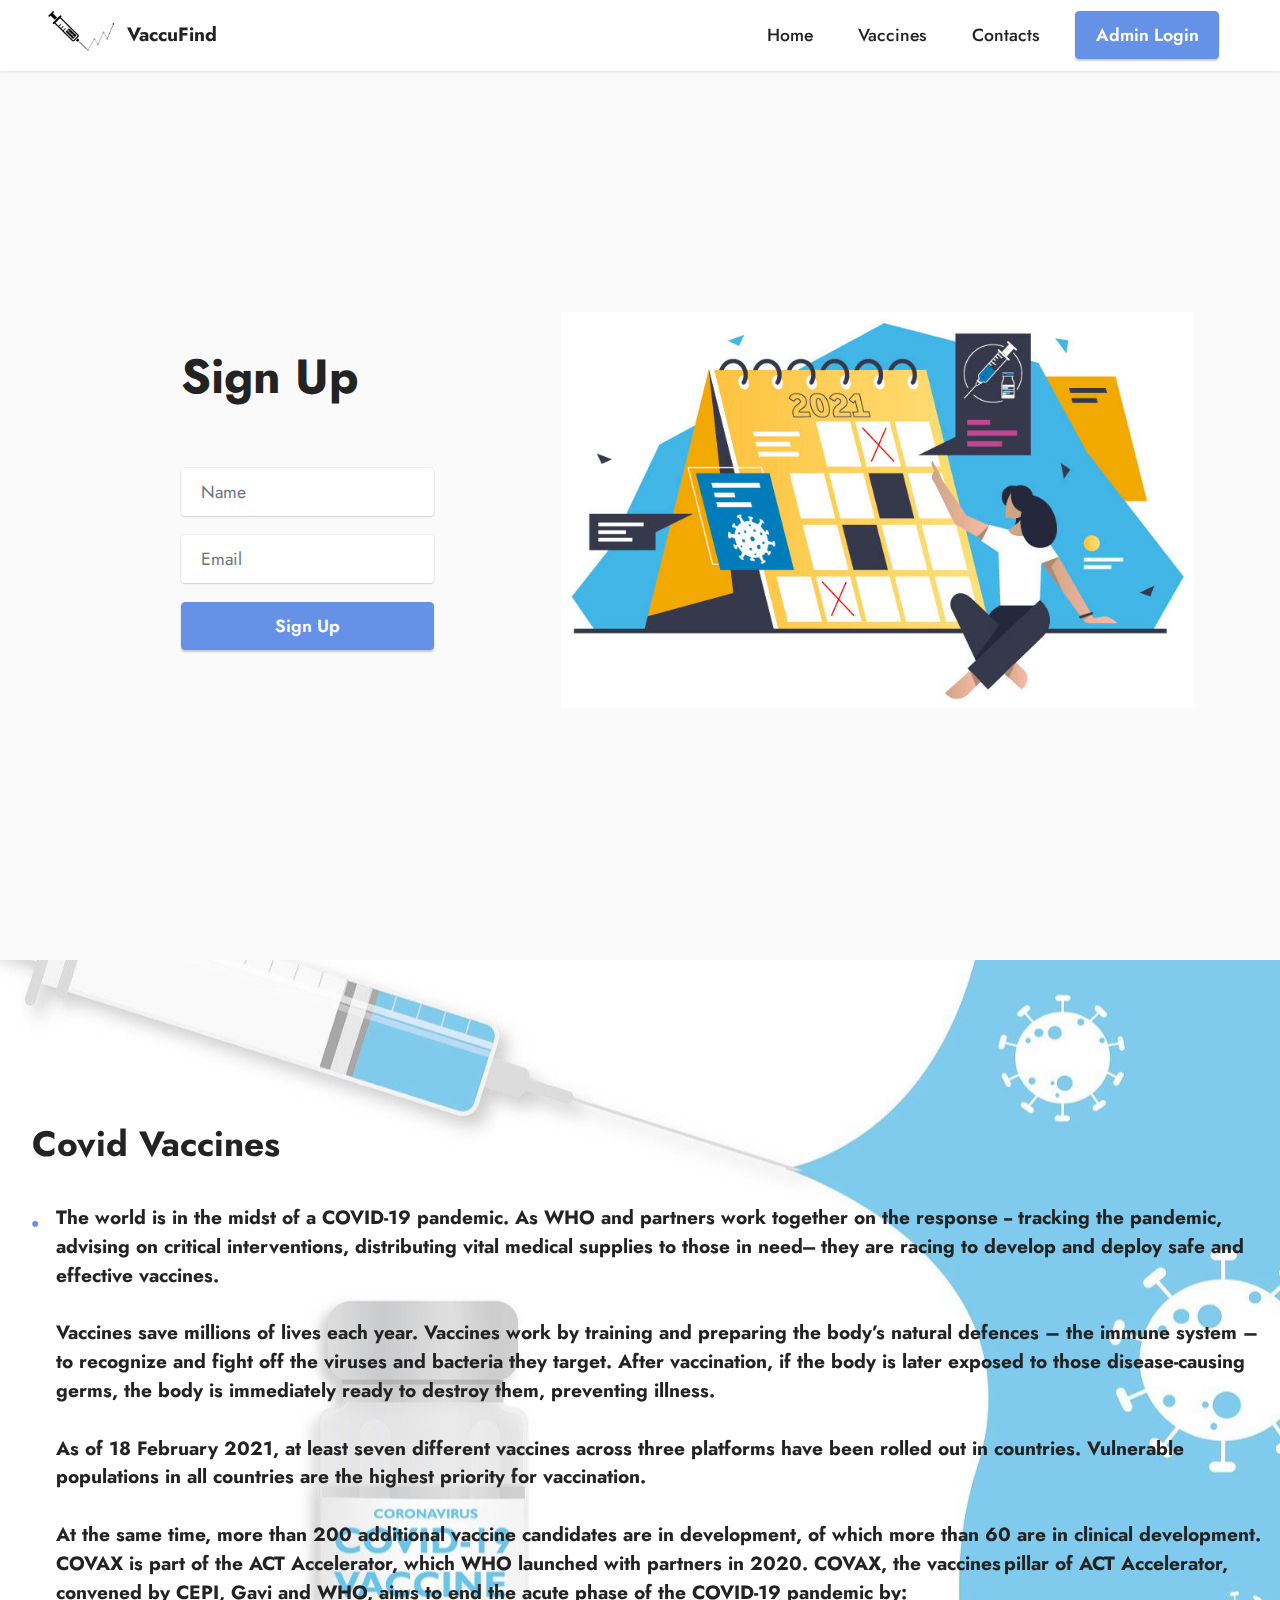
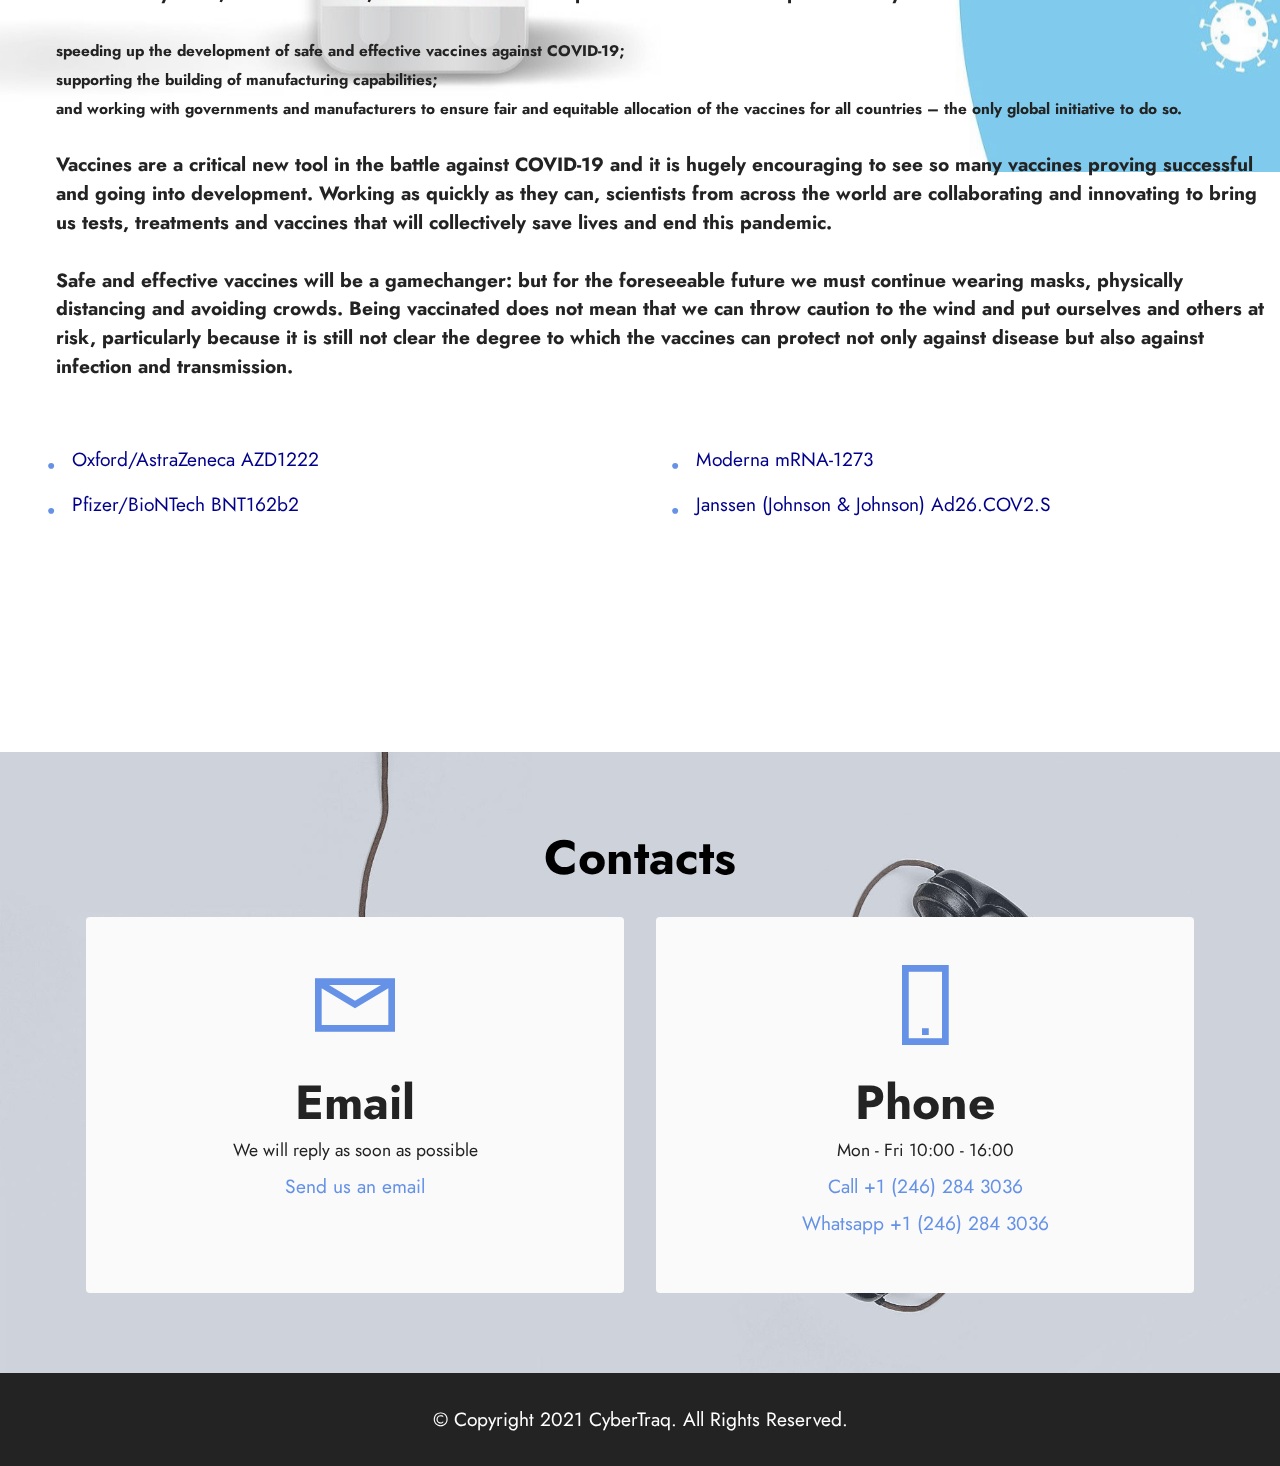
==== index.html @ 3ca0632e "Added website html elements and css (gui)" ====
<!DOCTYPE html>
<html>

<head>
    <!-- Site made with Mobirise Website Builder v5.3.0, https://mobirise.com -->
    <meta charset="UTF-8">
    <meta http-equiv="X-UA-Compatible" content="IE=edge">
    <meta name="generator" content="Mobirise v5.3.0, mobirise.com">
    <meta name="viewport" content="width=device-width, initial-scale=1, minimum-scale=1">
    <link rel="shortcut icon" href="assets/images/product-logo-black-128x93.png" type="image/x-icon">
    <meta name="description" content="">


    <title>CyberTraq</title>
    <link rel="stylesheet" href="assets/web/assets/mobirise-icons2/mobirise2.css">
    <link rel="stylesheet" href="assets/bootstrap/css/bootstrap.min.css">
    <link rel="stylesheet" href="assets/bootstrap/css/bootstrap-grid.min.css">
    <link rel="stylesheet" href="assets/bootstrap/css/bootstrap-reboot.min.css">

    <!--Holds CCS for
        nav-dropdown classes, class="navbar-nav nav-dropdown" 
    -->
    <link rel="stylesheet" href="assets/dropdown/css/style.css">

    <!--Holds CSS for
        body tag, - <body></body>
        section tags & classes, - <section></section>
        { mbr classes,
        align property, - class="mbr-text mbr-fonts-style align-center mb-4 display-7"
        mb classes, }
        a tags, - <a>
        header tags, - <h3></h3>
        span tags, - <span></span>
        hidden property, - hidden="hidden"
        menu classes, - class="menu menu2 cid-srkI4nsbXu"
        nav tags & classes, - <nav class="navbar navbar-dropdown navbar-fixed-top navbar-expand-lg">
        { row classes, 
        justify classes, - class="row justify-content-center mt-4"
        mt classes, } 
        { media class,
        container classes, - class="media-container-row align-center mbr-white" }
        input tags, - <input>
        form tags & classes, - class="col-lg-8 mx-auto mbr-form" data-form-type="formoid"
        alert tags & classes and - data-form-alert-danger="" class="alert alert-danger col-12"
        ul tags, <ul></ul> -->
    <link rel="stylesheet" href="assets/theme/css/style.css">

    <!--Holds CSS for 
        { display classes,
        btn classes and - class="btn btn-primary display-4"}
        cid classes - class="menu menu2 cid-srkI4nsbXu" -->
    <link rel="preload" as="style" href="assets/mobirise/css/mbr-additional.css">
    <link rel="stylesheet" href="assets/mobirise/css/mbr-additional.css" type="text/css">


</head>

<body>


    <section class="menu menu2 cid-srjBhQwI2y" once="menu" id="menu2-l">


        <nav class="navbar navbar-dropdown navbar-fixed-top navbar-expand-lg">
            <div class="container-fluid">
                <div class="navbar-brand">
                    <span class="navbar-logo">
                    <a href="#top">
                        <img src="assets/images/product-logo-black-96x70.png" alt="VaccuFind" style="height: 3rem;">
                    </a>
                </span>
                    <span class="navbar-caption-wrap"><a class="navbar-caption text-black text-primary display-7" href="#top">VaccuFind</a></span>
                </div>
                <button class="navbar-toggler" type="button" data-toggle="collapse" data-target="#navbarSupportedContent" aria-controls="navbarNavAltMarkup" aria-expanded="false" aria-label="Toggle navigation">
                <div class="hamburger">
                    <span></span>
                    <span></span>
                    <span></span>
                    <span></span>
                </div>
            </button>
                <div class="collapse navbar-collapse" id="navbarSupportedContent">
                    <ul class="navbar-nav nav-dropdown" data-app-modern-menu="true">
                        <li class="nav-item"><a class="nav-link link text-black text-primary display-4" href="index.html#form4-14">
                            Home</a></li>
                        <li class="nav-item"><a class="nav-link link text-black text-primary display-4" href="index.html#content13-w">
                            Vaccines</a></li>
                        <li class="nav-item"><a class="nav-link link text-black text-primary display-4" href="index.html#contacts1-u">
                            Contacts</a></li>
                    </ul>

                    <div class="navbar-buttons mbr-section-btn"><a class="btn btn-primary display-4" href="admin/admin_login.html">
                        Admin Login</a></div>
                </div>
            </div>
        </nav>
    </section>


    <section class="form4 cid-srkDSxp7ps mbr-fullscreen" id="form4-14">


        <div class="container">
            <div class="row content-wrapper justify-content-center">
                <div class="col-lg-3 offset-lg-1 mbr-form" data-form-type="formoid">
                    <form name="startApp" method="POST" class="mbr-form form-with-styler" data-form-title="Form Name">
                        <div class="dragArea row">
                            <div class="col-lg-12 col-md-12 col-sm-12">
                                <h1 class="mbr-section-title mb-4 display-2">
                                    <strong>Sign Up</strong></h1>
                            </div>
                            <div class="col-lg-12 col-md-12 col-sm-12">
                                <p class="mbr-text mbr-fonts-style mb-4 display-7"></p>
                            </div>
                            <div class="col-lg-12 col-md col-12 form-group" data-for="name">
                                <input type="text" name="name" placeholder="Name" data-form-field="name" class="form-control" value="" id="name-form4-14">
                            </div>
                            <div class="col-lg-12 col-md col-12 form-group" data-for="email">
                                <input type="email" name="email" placeholder="Email" data-form-field="email" class="form-control" value="" id="email-form4-14">
                            </div>
                            <div class="col-12 col-md-auto mbr-section-btn"><a class="btn btn-primary display-4" href="registration.html">Sign Up</a>
                                <!-- <button type="submit" class="btn btn-primary display-4" href="registration.html">Sign up</button> --></div>
                        </div>
                    </form>
                </div>
                <div class="col-lg-7 offset-lg-1 col-12">
                    <div class="image-wrapper">
                        <img class="w-100" src="assets/images/covid-19-vaccinekids-800x500.jpg" alt="Mobirise">
                    </div>
                </div>
            </div>
        </div>
    </section>


    <section class="content13 cid-srjPkCnRxZ mbr-parallax-background" id="content13-w">


        <div class="mbr-overlay" style="opacity: 0.4; background-color: rgb(255, 255, 255);"></div>
        <div class="container-fluid">
            <div class="row justify-content-center">
                <div class="col-md-12 col-lg-12">
                    <h3 class="mbr-section-title mbr-fonts-style mb-4 display-5">
                        <br><br><br>
                        <strong>Covid Vaccines</strong>

                    </h3>
                </div>
            </div>
            <div class="row justify-content-center">
                <div class="col-md-12 col-lg-12">
                    <div class="row justify-content-center">
                        <ul class="list mbr-fonts-style display-7">
                            <li>
                                <strong>
                                    The world is in the midst of a COVID-19 pandemic. As WHO and partners work together on the response -- tracking the pandemic, advising on critical interventions, distributing vital medical supplies to those in need--- they are racing to develop and deploy
                                    safe and effective vaccines.

                                    <br><br> Vaccines save millions of lives each year. Vaccines work by training and preparing the body’s natural defences – the immune system – to recognize and fight off the viruses and bacteria they target. After vaccination,
                                    if the body is later exposed to those disease-causing germs, the body is immediately ready to destroy them, preventing illness.

                                    <br><br> As of 18 February 2021, at least seven different vaccines across three platforms have been rolled out in countries. Vulnerable populations in all countries are the highest priority for vaccination.

                                    <br><br> At the same time, more than 200 additional vaccine candidates are in development, of which more than 60 are in clinical development. COVAX is part of the ACT Accelerator, which WHO launched with partners in 2020.
                                    COVAX, the vaccines pillar of ACT Accelerator, convened by CEPI, Gavi and WHO, aims to end the acute phase of the COVID-19 pandemic by:

                                    <br><br>

                                    <small>
                                        <strong>
                                            speeding up the development of safe and effective vaccines against COVID-19; 
                                            <br>supporting the building of manufacturing capabilities;
                                            <br>and working with governments and manufacturers to ensure fair and equitable allocation of the vaccines for all countries – the only global initiative to do so. 
                                        </strong>
                                </small>

                                <br><br> Vaccines are a critical new tool in the battle against COVID-19 and it is hugely encouraging to see so many vaccines proving successful and going into development. Working as quickly as they can, scientists from
                                across the world are collaborating and innovating to bring us tests, treatments and vaccines that will collectively save lives and end this pandemic.

                                <br><br> Safe and effective vaccines will be a gamechanger: but for the foreseeable future we must continue wearing masks, physically distancing and avoiding crowds. Being vaccinated does not mean that we can throw caution
                                to the wind and put ourselves and others at risk, particularly because it is still not clear the degree to which the vaccines can protect not only against disease but also against infection and transmission.
                                </strong>
                            </li>
                        </ul>
                    </div>
                </div>
            </div>
            <br><br>
            <div class="row justify-content-center">
                <div class="col-md-12 col-lg-12">
                    <div class="row justify-content-center">
                        <div class="col-12 col-lg-6">
                            <ul class="list mbr-fonts-style display-7">
                                <li><strong><a class="vac" href="https://covid-vaccine.canada.ca/info/regulatory-decision-summary-detailTwo.html?linkID=RDS00772" target="_blank">Oxford/AstraZeneca AZD1222</a></strong></li>
                                <li><strong><a class="vac" href="https://www.cdc.gov/coronavirus/2019-ncov/vaccines/different-vaccines/Pfizer-BioNTech.html" target="_blank">Pfizer/BioNTech BNT162b2</a></strong></li>
                                <br>
                            </ul>
                        </div>
                        <div class="col-12 col-lg-6">
                            <ul class="list mbr-fonts-style display-7">
                                <li><strong><a class="vac" href="https://www.cdc.gov/coronavirus/2019-ncov/vaccines/different-vaccines/Moderna.html" target="_blank">Moderna mRNA-1273</a></strong></li>
                                <li><strong><a class="vac" href="https://www.cdc.gov/coronavirus/2019-ncov/vaccines/different-vaccines/janssen.html" target="_blank">Janssen (Johnson & Johnson) Ad26.COV2.S</a></strong></li>
                                <br><br>
                            </ul>
                        </div>
                    </div>
                </div>
            </div>
        </div>
    </section>


    <section class="contacts1 cid-srjHqP4OXK" id="contacts1-u">


        <div class="mbr-overlay" style="opacity: 0.2; background-color: rgb(190, 211, 249);">
        </div>
        <div class="container">
            <div class="mbr-section-head">
                <h3 class="mbr-section-title mbr-fonts-style align-center mb-0 display-2">
                    <strong>Contacts</strong>
                </h3>
                <h4 class="mbr-section-subtitle mbr-fonts-style align-center mb-0 mt-2 display-5"></h4>
            </div>
            <div class="row justify-content-center mt-4">
                <div class="card col-12 col-lg-6">
                    <div class="card-wrapper">
                        <div class="card-box align-center">
                            <div class="image-wrapper">
                                <span class="mbr-iconfont mobi-mbri-letter mobi-mbri"></span>
                            </div>
                            <h4 class="card-title mbr-fonts-style mb-2 display-2">
                                <strong>Email</strong>
                            </h4>
                            <p class="mbr-text mbr-fonts-style mb-2 display-4">
                                We will reply as soon as possible</p>
                            <h5 class="link mbr-fonts-style display-7"><a href="mailto:romainecarter04@gmail.com" class="text-primary">Send us an
                                    email</a>
                            </h5>
                        </div>
                    </div>
                </div>
                <div class="card col-12 col-lg-6">
                    <div class="card-wrapper">
                        <div class="card-box align-center">
                            <div class="image-wrapper">
                                <span class="mbr-iconfont mobi-mbri-mobile-2 mobi-mbri"></span>
                            </div>
                            <h4 class="card-title mbr-fonts-style align-center mb-2 display-2">
                                <strong>Phone</strong>
                            </h4>
                            <p class="mbr-text mbr-fonts-style mb-2 display-4">
                                Mon - Fri 10:00 - 16:00</p>
                            <h5 class="link mbr-black mbr-fonts-style display-7">
                                <a href="tel:12462843036" class="text-primary">Call +1 (246) 284 3036</a>
                            </h5>
                            <h5 class="link mbr-black mbr-fonts-style display-7">
                                <a href="https://wa.me/12462843036" class="text-primary">Whatsapp +1 (246) 284 3036</a>
                            </h5>
                        </div>
                    </div>
                </div>
            </div>
        </div>
    </section>


    <section class="footer3 cid-s48P1Icc8J " once="footers " id="footer3-i ">


        <div class="container ">
            <div class="media-container-row align-center mbr-white ">
                <div class="row row-copirayt ">
                    <p class="mbr-text mb-0 mbr-fonts-style mbr-white align-center display-7 ">
                        © Copyright 2021 CyberTraq. All Rights Reserved.
                    </p>
                </div>
            </div>
        </div>
    </section>
    <section>
        <a href="https://mobirise.site/x "></a>
    </section>


    <script src="assets/web/assets/jquery/jquery.min.js "></script>
    <script src="assets/popper/popper.min.js "></script>
    <script src="assets/bootstrap/js/bootstrap.min.js "></script>
    <script src="assets/smoothscroll/smooth-scroll.js "></script>
    <script src="assets/parallax/jarallax.min.js "></script>
    <script src="assets/dropdown/js/nav-dropdown.js "></script>
    <script src="assets/dropdown/js/navbar-dropdown.js "></script>
    <script src="assets/touchswipe/jquery.touch-swipe.min.js "></script>
    <script src="assets/theme/js/script.js "></script>


</body>

</html>
---- assets/web/assets/mobirise-icons2/mobirise2.css ----
@font-face {
  font-family: 'Moririse2';
  font-display: swap;
  src:  url('mobirise2.eot?f2bix4');
  src:  url('mobirise2.eot?f2bix4#iefix') format('embedded-opentype'),
    url('mobirise2.ttf?f2bix4') format('truetype'),
    url('mobirise2.woff?f2bix4') format('woff'),
    url('mobirise2.svg?f2bix4#mobirise2') format('svg');
  font-weight: normal;
  font-style: normal;
}

[class^="mobi-"], [class*=" mobi-"] {
  /* use !important to prevent issues with browser extensions that change fonts */
  font-family: 'Moririse2' !important;
  speak: none;
  font-style: normal;
  font-weight: normal;
  font-variant: normal;
  text-transform: none;
  line-height: 1;

  /* Better Font Rendering =========== */
  -webkit-font-smoothing: antialiased;
  -moz-osx-font-smoothing: grayscale;
}

.mobi-mbri-add-submenu:before {
  content: "\e900";
}
.mobi-mbri-alert:before {
  content: "\e901";
}
.mobi-mbri-align-center:before {
  content: "\e902";
}
.mobi-mbri-align-justify:before {
  content: "\e903";
}
.mobi-mbri-align-left:before {
  content: "\e904";
}
.mobi-mbri-align-right:before {
  content: "\e905";
}
.mobi-mbri-android:before {
  content: "\e906";
}
.mobi-mbri-apple:before {
  content: "\e907";
}
.mobi-mbri-arrow-down:before {
  content: "\e908";
}
.mobi-mbri-arrow-next:before {
  content: "\e909";
}
.mobi-mbri-arrow-prev:before {
  content: "\e90a";
}
.mobi-mbri-arrow-up:before {
  content: "\e90b";
}
.mobi-mbri-bold:before {
  content: "\e90c";
}
.mobi-mbri-bookmark:before {
  content: "\e90d";
}
.mobi-mbri-bootstrap:before {
  content: "\e90e";
}
.mobi-mbri-briefcase:before {
  content: "\e90f";
}
.mobi-mbri-browse:before {
  content: "\e910";
}
.mobi-mbri-bulleted-list:before {
  content: "\e911";
}
.mobi-mbri-calendar:before {
  content: "\e912";
}
.mobi-mbri-camera:before {
  content: "\e913";
}
.mobi-mbri-cart-add:before {
  content: "\e914";
}
.mobi-mbri-cart-full:before {
  content: "\e915";
}
.mobi-mbri-cash:before {
  content: "\e916";
}
.mobi-mbri-change-style:before {
  content: "\e917";
}
.mobi-mbri-chat:before {
  content: "\e918";
}
.mobi-mbri-clock:before {
  content: "\e919";
}
.mobi-mbri-close:before {
  content: "\e91a";
}
.mobi-mbri-cloud:before {
  content: "\e91b";
}
.mobi-mbri-code:before {
  content: "\e91c";
}
.mobi-mbri-contact-form:before {
  content: "\e91d";
}
.mobi-mbri-credit-card:before {
  content: "\e91e";
}
.mobi-mbri-cursor-click:before {
  content: "\e91f";
}
.mobi-mbri-cust-feedback:before {
  content: "\e920";
}
.mobi-mbri-database:before {
  content: "\e921";
}
.mobi-mbri-delivery:before {
  content: "\e922";
}
.mobi-mbri-desktop:before {
  content: "\e923";
}
.mobi-mbri-devices:before {
  content: "\e924";
}
.mobi-mbri-down:before {
  content: "\e925";
}
.mobi-mbri-download-2:before {
  content: "\e926";
}
.mobi-mbri-download:before {
  content: "\e927";
}
.mobi-mbri-drag-n-drop-2:before {
  content: "\e928";
}
.mobi-mbri-drag-n-drop:before {
  content: "\e929";
}
.mobi-mbri-edit-2:before {
  content: "\e92a";
}
.mobi-mbri-edit:before {
  content: "\e92b";
}
.mobi-mbri-error:before {
  content: "\e92c";
}
.mobi-mbri-extension:before {
  content: "\e92d";
}
.mobi-mbri-features:before {
  content: "\e92e";
}
.mobi-mbri-file:before {
  content: "\e92f";
}
.mobi-mbri-flag:before {
  content: "\e930";
}
.mobi-mbri-folder:before {
  content: "\e931";
}
.mobi-mbri-gift:before {
  content: "\e932";
}
.mobi-mbri-github:before {
  content: "\e933";
}
.mobi-mbri-globe-2:before {
  content: "\e934";
}
.mobi-mbri-globe:before {
  content: "\e935";
}
.mobi-mbri-growing-chart:before {
  content: "\e936";
}
.mobi-mbri-hearth:before {
  content: "\e937";
}
.mobi-mbri-help:before {
  content: "\e938";
}
.mobi-mbri-home:before {
  content: "\e939";
}
.mobi-mbri-hot-cup:before {
  content: "\e93a";
}
.mobi-mbri-idea:before {
  content: "\e93b";
}
.mobi-mbri-image-gallery:before {
  content: "\e93c";
}
.mobi-mbri-image-slider:before {
  content: "\e93d";
}
.mobi-mbri-info:before {
  content: "\e93e";
}
.mobi-mbri-italic:before {
  content: "\e93f";
}
.mobi-mbri-key:before {
  content: "\e940";
}
.mobi-mbri-laptop:before {
  content: "\e941";
}
.mobi-mbri-layers:before {
  content: "\e942";
}
.mobi-mbri-left-right:before {
  content: "\e943";
}
.mobi-mbri-left:before {
  content: "\e944";
}
.mobi-mbri-letter:before {
  content: "\e945";
}
.mobi-mbri-like:before {
  content: "\e946";
}
.mobi-mbri-link:before {
  content: "\e947";
}
.mobi-mbri-lock:before {
  content: "\e948";
}
.mobi-mbri-login:before {
  content: "\e949";
}
.mobi-mbri-logout:before {
  content: "\e94a";
}
.mobi-mbri-magic-stick:before {
  content: "\e94b";
}
.mobi-mbri-map-pin:before {
  content: "\e94c";
}
.mobi-mbri-menu:before {
  content: "\e94d";
}
.mobi-mbri-mobile-2:before {
  content: "\e94e";
}
.mobi-mbri-mobile-horizontal:before {
  content: "\e94f";
}
.mobi-mbri-mobile:before {
  content: "\e950";
}
.mobi-mbri-mobirise:before {
  content: "\e951";
}
.mobi-mbri-more-horizontal:before {
  content: "\e952";
}
.mobi-mbri-more-vertical:before {
  content: "\e953";
}
.mobi-mbri-music:before {
  content: "\e954";
}
.mobi-mbri-new-file:before {
  content: "\e955";
}
.mobi-mbri-numbered-list:before {
  content: "\e956";
}
.mobi-mbri-opened-folder:before {
  content: "\e957";
}
.mobi-mbri-pages:before {
  content: "\e958";
}
.mobi-mbri-paper-plane:before {
  content: "\e959";
}
.mobi-mbri-paperclip:before {
  content: "\e95a";
}
.mobi-mbri-phone:before {
  content: "\e95b";
}
.mobi-mbri-photo:before {
  content: "\e95c";
}
.mobi-mbri-photos:before {
  content: "\e95d";
}
.mobi-mbri-pin:before {
  content: "\e95e";
}
.mobi-mbri-play:before {
  content: "\e95f";
}
.mobi-mbri-plus:before {
  content: "\e960";
}
.mobi-mbri-preview:before {
  content: "\e961";
}
.mobi-mbri-print:before {
  content: "\e962";
}
.mobi-mbri-protect:before {
  content: "\e963";
}
.mobi-mbri-question:before {
  content: "\e964";
}
.mobi-mbri-quote-left:before {
  content: "\e965";
}
.mobi-mbri-quote-right:before {
  content: "\e966";
}
.mobi-mbri-redo:before {
  content: "\e967";
}
.mobi-mbri-refresh:before {
  content: "\e968";
}
.mobi-mbri-responsive-2:before {
  content: "\e969";
}
.mobi-mbri-responsive:before {
  content: "\e96a";
}
.mobi-mbri-right:before {
  content: "\e96b";
}
.mobi-mbri-rocket:before {
  content: "\e96c";
}
.mobi-mbri-sad-face:before {
  content: "\e96d";
}
.mobi-mbri-sale:before {
  content: "\e96e";
}
.mobi-mbri-save:before {
  content: "\e96f";
}
.mobi-mbri-search:before {
  content: "\e970";
}
.mobi-mbri-setting-2:before {
  content: "\e971";
}
.mobi-mbri-setting-3:before {
  content: "\e972";
}
.mobi-mbri-setting:before {
  content: "\e973";
}
.mobi-mbri-share:before {
  content: "\e974";
}
.mobi-mbri-shopping-bag:before {
  content: "\e975";
}
.mobi-mbri-shopping-basket:before {
  content: "\e976";
}
.mobi-mbri-shopping-cart:before {
  content: "\e977";
}
.mobi-mbri-sites:before {
  content: "\e978";
}
.mobi-mbri-smile-face:before {
  content: "\e979";
}
.mobi-mbri-speed:before {
  content: "\e97a";
}
.mobi-mbri-star:before {
  content: "\e97b";
}
.mobi-mbri-success:before {
  content: "\e97c";
}
.mobi-mbri-sun:before {
  content: "\e97d";
}
.mobi-mbri-sun2:before {
  content: "\e97e";
}
.mobi-mbri-tablet-vertical:before {
  content: "\e97f";
}
.mobi-mbri-tablet:before {
  content: "\e980";
}
.mobi-mbri-target:before {
  content: "\e981";
}
.mobi-mbri-timer:before {
  content: "\e982";
}
.mobi-mbri-to-ftp:before {
  content: "\e983";
}
.mobi-mbri-to-local-drive:before {
  content: "\e984";
}
.mobi-mbri-touch-swipe:before {
  content: "\e985";
}
.mobi-mbri-touch:before {
  content: "\e986";
}
.mobi-mbri-trash:before {
  content: "\e987";
}
.mobi-mbri-underline:before {
  content: "\e988";
}
.mobi-mbri-undo:before {
  content: "\e989";
}
.mobi-mbri-unlink:before {
  content: "\e98a";
}
.mobi-mbri-unlock:before {
  content: "\e98b";
}
.mobi-mbri-up-down:before {
  content: "\e98c";
}
.mobi-mbri-up:before {
  content: "\e98d";
}
.mobi-mbri-update:before {
  content: "\e98e";
}
.mobi-mbri-upload-2:before {
  content: "\e98f";
}
.mobi-mbri-upload:before {
  content: "\e990";
}
.mobi-mbri-user-2:before {
  content: "\e991";
}
.mobi-mbri-user:before {
  content: "\e992";
}
.mobi-mbri-users:before {
  content: "\e993";
}
.mobi-mbri-video-play:before {
  content: "\e994";
}
.mobi-mbri-video:before {
  content: "\e995";
}
.mobi-mbri-watch:before {
  content: "\e996";
}
.mobi-mbri-website-theme-2:before {
  content: "\e997";
}
.mobi-mbri-website-theme:before {
  content: "\e998";
}
.mobi-mbri-wifi:before {
  content: "\e999";
}
.mobi-mbri-windows:before {
  content: "\e99a";
}
.mobi-mbri-zoom-in:before {
  content: "\e99b";
}
.mobi-mbri-zoom-out:before {
  content: "\e99c";
}
---- assets/dropdown/css/style.css ----
.navbar-dropdown {
  left: 0;
  padding: 0;
  position: absolute;
  right: 0;
  top: 0;
  transition: all 0.45s ease;
  z-index: 1030;
  background: #282828; }
  .navbar-dropdown .navbar-logo {
    margin-right: 0.8rem;
    transition: margin 0.3s ease-in-out;
    vertical-align: middle; }
    .navbar-dropdown .navbar-logo img {
      height: 3.125rem;
      transition: all 0.3s ease-in-out; }
    .navbar-dropdown .navbar-logo.mbr-iconfont {
      font-size: 3.125rem;
      line-height: 3.125rem; }
  .navbar-dropdown .navbar-caption {
    font-weight: 700;
    white-space: normal;
    vertical-align: -4px;
    line-height: 3.125rem !important; }
    .navbar-dropdown .navbar-caption, .navbar-dropdown .navbar-caption:hover {
      color: inherit;
      text-decoration: none; }
  .navbar-dropdown .mbr-iconfont + .navbar-caption {
    vertical-align: -1px; }
  .navbar-dropdown.navbar-fixed-top {
    position: fixed; }
  .navbar-dropdown .navbar-brand span {
    vertical-align: -4px; }
  .navbar-dropdown.bg-color.transparent {
    background: none; }
  .navbar-dropdown.navbar-short .navbar-brand {
    padding: 0.625rem 0; }
    .navbar-dropdown.navbar-short .navbar-brand span {
      vertical-align: -1px; }
  .navbar-dropdown.navbar-short .navbar-caption {
    line-height: 2.375rem !important;
    vertical-align: -2px; }
  .navbar-dropdown.navbar-short .navbar-logo {
    margin-right: 0.5rem; }
    .navbar-dropdown.navbar-short .navbar-logo img {
      height: 2.375rem; }
    .navbar-dropdown.navbar-short .navbar-logo.mbr-iconfont {
      font-size: 2.375rem;
      line-height: 2.375rem; }
  .navbar-dropdown.navbar-short .mbr-table-cell {
    height: 3.625rem; }
  .navbar-dropdown .navbar-close {
    left: 0.6875rem;
    position: fixed;
    top: 0.75rem;
    z-index: 1000; }
  .navbar-dropdown .hamburger-icon {
    content: "";
    display: inline-block;
    vertical-align: middle;
    width: 16px;
    -webkit-box-shadow: 0 -6px 0 1px #282828,0 0 0 1px #282828,0 6px 0 1px #282828;
    -moz-box-shadow: 0 -6px 0 1px #282828,0 0 0 1px #282828,0 6px 0 1px #282828;
    box-shadow: 0 -6px 0 1px #282828,0 0 0 1px #282828,0 6px 0 1px #282828; }

.dropdown-menu .dropdown-toggle[data-toggle="dropdown-submenu"]::after {
  border-bottom: 0.35em solid transparent;
  border-left: 0.35em solid;
  border-right: 0;
  border-top: 0.35em solid transparent;
  margin-left: 0.3rem; }

.dropdown-menu .dropdown-item:focus {
  outline: 0; }

.nav-dropdown {
  font-size: 0.75rem;
  font-weight: 500;
  height: auto !important; }
  .nav-dropdown .nav-btn {
    padding-left: 1rem; }
  .nav-dropdown .link {
    margin: .667em 1.667em;
    font-weight: 500;
    padding: 0;
    transition: color .2s ease-in-out; }
    .nav-dropdown .link.dropdown-toggle {
      margin-right: 2.583em; }
      .nav-dropdown .link.dropdown-toggle::after {
        margin-left: .25rem;
        border-top: 0.35em solid;
        border-right: 0.35em solid transparent;
        border-left: 0.35em solid transparent;
        border-bottom: 0; }
      .nav-dropdown .link.dropdown-toggle[aria-expanded="true"] {
        margin: 0;
        padding: 0.667em 3.263em  0.667em 1.667em; }
  .nav-dropdown .link::after,
  .nav-dropdown .dropdown-item::after {
    color: inherit; }
  .nav-dropdown .btn {
    font-size: 0.75rem;
    font-weight: 700;
    letter-spacing: 0;
    margin-bottom: 0;
    padding-left: 1.25rem;
    padding-right: 1.25rem; }
  .nav-dropdown .dropdown-menu {
    border-radius: 0;
    border: 0;
    left: 0;
    margin: 0;
    padding-bottom: 1.25rem;
    padding-top: 1.25rem;
    position: relative; }
  .nav-dropdown .dropdown-submenu {
    margin-left: 0.125rem;
    top: 0; }
  .nav-dropdown .dropdown-item {
    font-weight: 500;
    line-height: 2;
    padding: 0.3846em 4.615em 0.3846em 1.5385em;
    position: relative;
    transition: color .2s ease-in-out, background-color .2s ease-in-out; }
    .nav-dropdown .dropdown-item::after {
      margin-top: -0.3077em;
      position: absolute;
      right: 1.1538em;
      top: 50%; }
    .nav-dropdown .dropdown-item:focus, .nav-dropdown .dropdown-item:hover {
      background: none; }

@media (max-width: 767px) {
  .nav-dropdown.navbar-toggleable-sm {
    bottom: 0;
    display: none;
    left: 0;
    overflow-x: hidden;
    position: fixed;
    top: 0;
    transform: translateX(-100%);
    -ms-transform: translateX(-100%);
    -webkit-transform: translateX(-100%);
    width: 18.75rem;
    z-index: 999; } }
.nav-dropdown.navbar-toggleable-xl {
  bottom: 0;
  display: none;
  left: 0;
  overflow-x: hidden;
  position: fixed;
  top: 0;
  transform: translateX(-100%);
  -ms-transform: translateX(-100%);
  -webkit-transform: translateX(-100%);
  width: 18.75rem;
  z-index: 999; }

.nav-dropdown-sm {
  display: block !important;
  overflow-x: hidden;
  overflow: auto;
  padding-top: 3.875rem; }
  .nav-dropdown-sm::after {
    content: "";
    display: block;
    height: 3rem;
    width: 100%; }
  .nav-dropdown-sm.collapse.in ~ .navbar-close {
    display: block !important; }
  .nav-dropdown-sm.collapsing, .nav-dropdown-sm.collapse.in {
    transform: translateX(0);
    -ms-transform: translateX(0);
    -webkit-transform: translateX(0);
    transition: all 0.25s ease-out;
    -webkit-transition: all 0.25s ease-out;
    background: #282828; }
  .nav-dropdown-sm.collapsing[aria-expanded="false"] {
    transform: translateX(-100%);
    -ms-transform: translateX(-100%);
    -webkit-transform: translateX(-100%); }
  .nav-dropdown-sm .nav-item {
    display: block;
    margin-left: 0 !important;
    padding-left: 0; }
  .nav-dropdown-sm .link,
  .nav-dropdown-sm .dropdown-item {
    border-top: 1px dotted rgba(255, 255, 255, 0.1);
    font-size: 0.8125rem;
    line-height: 1.6;
    margin: 0 !important;
    padding: 0.875rem 2.4rem 0.875rem 1.5625rem !important;
    position: relative;
    white-space: normal; }
    .nav-dropdown-sm .link:focus, .nav-dropdown-sm .link:hover,
    .nav-dropdown-sm .dropdown-item:focus,
    .nav-dropdown-sm .dropdown-item:hover {
      background: rgba(0, 0, 0, 0.2) !important;
      color: #c0a375; }
  .nav-dropdown-sm .nav-btn {
    position: relative;
    padding: 1.5625rem 1.5625rem 0 1.5625rem; }
    .nav-dropdown-sm .nav-btn::before {
      border-top: 1px dotted rgba(255, 255, 255, 0.1);
      content: "";
      left: 0;
      position: absolute;
      top: 0;
      width: 100%; }
    .nav-dropdown-sm .nav-btn + .nav-btn {
      padding-top: 0.625rem; }
      .nav-dropdown-sm .nav-btn + .nav-btn::before {
        display: none; }
  .nav-dropdown-sm .btn {
    padding: 0.625rem 0; }
  .nav-dropdown-sm .dropdown-toggle[data-toggle="dropdown-submenu"]::after {
    margin-left: .25rem;
    border-top: 0.35em solid;
    border-right: 0.35em solid transparent;
    border-left: 0.35em solid transparent;
    border-bottom: 0; }
  .nav-dropdown-sm .dropdown-toggle[data-toggle="dropdown-submenu"][aria-expanded="true"]::after {
    border-top: 0;
    border-right: 0.35em solid transparent;
    border-left: 0.35em solid transparent;
    border-bottom: 0.35em solid; }
  .nav-dropdown-sm .dropdown-menu {
    margin: 0;
    padding: 0;
    position: relative;
    top: 0;
    left: 0;
    width: 100%;
    border: 0;
    float: none;
    border-radius: 0;
    background: none; }
  .nav-dropdown-sm .dropdown-submenu {
    left: 100%;
    margin-left: 0.125rem;
    margin-top: -1.25rem;
    top: 0; }

.navbar-toggleable-sm .nav-dropdown .dropdown-menu {
  position: absolute; }

.navbar-toggleable-sm .nav-dropdown .dropdown-submenu {
  left: 100%;
  margin-left: 0.125rem;
  margin-top: -1.25rem;
  top: 0; }

.navbar-toggleable-sm.opened .nav-dropdown .dropdown-menu {
  position: relative; }

.navbar-toggleable-sm.opened .nav-dropdown .dropdown-submenu {
  left: 0;
  margin-left: 00rem;
  margin-top: 0rem;
  top: 0; }

.is-builder .nav-dropdown.collapsing {
  transition: none !important; }

/*# sourceMappingURL=style.css.map */
---- assets/theme/css/style.css ----
@charset "UTF-8";
* {
    box-sizing: border-box;
}

section {
    background-color: #ffffff;
}

body {
    font-style: normal;
    line-height: 1.5;
    font-weight: 400;
    color: #232323;
    position: relative;
}

section,
.container,
.container-fluid {
    position: relative;
    word-wrap: break-word;
}

a.mbr-iconfont:hover {
    text-decoration: none;
}

.article .lead p,
.article .lead ul,
.article .lead ol,
.article .lead pre,
.article .lead blockquote {
    margin-bottom: 0;
}

a {
    font-style: normal;
    font-weight: 400;
    cursor: pointer;
}

a,
a:hover {
    text-decoration: none;
}

a.vac {
    color: #00008B;
    font-style: normal;
    font-weight: 400;
    cursor: pointer;
}

a.vac:hover {
    color: #00008B;
    text-decoration: underline;
}

.mbr-section-title {
    font-style: normal;
    line-height: 1.3;
}

.mbr-section-subtitle {
    line-height: 1.3;
}

.mbr-text {
    font-style: normal;
    line-height: 1.7;
}

h1,
h2,
h3,
h4,
h5,
h6,
.display-1,
.display-2,
.display-4,
.display-5,
.display-7,
span,
p,
a {
    line-height: 1;
    word-break: break-word;
    word-wrap: break-word;
    font-weight: 400;
}

b,
strong {
    font-weight: bold;
}

input:-webkit-autofill,
input:-webkit-autofill:hover,
input:-webkit-autofill:focus,
input:-webkit-autofill:active {
    transition-delay: 9999s;
    -webkit-transition-property: background-color, color;
    transition-property: background-color, color;
}

textarea[type=hidden] {
    display: none;
}

section {
    background-position: 50% 50%;
    background-repeat: no-repeat;
    background-size: cover;
}

section .mbr-background-video,
section .mbr-background-video-preview {
    position: absolute;
    bottom: 0;
    left: 0;
    right: 0;
    top: 0;
}

.hidden {
    visibility: hidden;
}

.mbr-z-index20 {
    z-index: 20;
}


/*! Base colors */

.mbr-white {
    color: #ffffff;
}

.mbr-black {
    color: #111111;
}

.mbr-bg-white {
    background-color: #ffffff;
}

.mbr-bg-black {
    background-color: #000000;
}


/*! Text-aligns */

.align-left {
    text-align: left;
}

.align-center {
    text-align: center;
}

.align-right {
    text-align: right;
}


/*! Font-weight  */

.mbr-light {
    font-weight: 300;
}

.mbr-regular {
    font-weight: 400;
}

.mbr-semibold {
    font-weight: 500;
}

.mbr-bold {
    font-weight: 700;
}


/*! Media  */

.media-content {
    flex-basis: 100%;
}

.media-container-row {
    display: flex;
    flex-direction: row;
    flex-wrap: wrap;
    justify-content: center;
    align-content: center;
    align-items: start;
}

.media-container-row .media-size-item {
    width: 400px;
}

.media-container-column {
    display: flex;
    flex-direction: column;
    flex-wrap: wrap;
    justify-content: center;
    align-content: center;
    align-items: stretch;
}

.media-container-column>* {
    width: 100%;
}

@media (min-width: 992px) {
    .media-container-row {
        flex-wrap: nowrap;
    }
}

figure {
    margin-bottom: 0;
    overflow: hidden;
}

figure[mbr-media-size] {
    transition: width 0.1s;
}

img,
iframe {
    display: block;
    width: 100%;
}

.card {
    background-color: transparent;
    border: none;
}

.card-box {
    width: 100%;
}

.card-img {
    text-align: center;
    flex-shrink: 0;
    -webkit-flex-shrink: 0;
}

.media {
    max-width: 100%;
    margin: 0 auto;
}

.mbr-figure {
    align-self: center;
}

.media-container>div {
    max-width: 100%;
}

.mbr-figure img,
.card-img img {
    width: 100%;
}

@media (max-width: 991px) {
    .media-size-item {
        width: auto !important;
    }
    .media {
        width: auto;
    }
    .mbr-figure {
        width: 100% !important;
    }
}


/*! Buttons */

.mbr-section-btn {
    margin-left: -0.6rem;
    margin-right: -0.6rem;
    font-size: 0;
}

.btn {
    font-weight: 600;
    border-width: 1px;
    font-style: normal;
    margin: 0.6rem 0.6rem;
    white-space: normal;
    transition: all 0.2s ease-in-out;
    display: inline-flex;
    align-items: center;
    justify-content: center;
    word-break: break-word;
}

.admin_btn {
    text-align: center;
}

.btn-sm {
    font-weight: 600;
    letter-spacing: 0px;
    transition: all 0.3s ease-in-out;
}

.btn-md {
    font-weight: 600;
    letter-spacing: 0px;
    transition: all 0.3s ease-in-out;
}

.btn-lg {
    font-weight: 600;
    letter-spacing: 0px;
    transition: all 0.3s ease-in-out;
}

.btn-form {
    margin: 0;
}

.btn-form:hover {
    cursor: pointer;
}

nav .mbr-section-btn {
    margin-left: 0rem;
    margin-right: 0rem;
}


/*! Btn icon margin */

.btn .mbr-iconfont,
.btn.btn-sm .mbr-iconfont {
    order: 1;
    cursor: pointer;
    margin-left: 0.5rem;
    vertical-align: sub;
}

.btn.btn-md .mbr-iconfont,
.btn.btn-md .mbr-iconfont {
    margin-left: 0.8rem;
}

.mbr-regular {
    font-weight: 400;
}

.mbr-semibold {
    font-weight: 500;
}

.mbr-bold {
    font-weight: 700;
}

[type=submit] {
    -webkit-appearance: none;
}


/*! Full-screen */

.mbr-fullscreen .mbr-overlay {
    min-height: 100vh;
}

.mbr-fullscreen {
    display: flex;
    display: -moz-flex;
    display: -ms-flex;
    display: -o-flex;
    align-items: center;
    min-height: 100vh;
    padding-top: 3rem;
    padding-bottom: 3rem;
}


/*! Map */

.map {
    height: 25rem;
    position: relative;
}

.map iframe {
    width: 100%;
    height: 100%;
}


/*! Scroll to top arrow */

.mbr-arrow-up {
    bottom: 25px;
    right: 90px;
    position: fixed;
    text-align: right;
    z-index: 5000;
    color: #ffffff;
    font-size: 22px;
}

.mbr-arrow-up a {
    background: rgba(0, 0, 0, 0.2);
    border-radius: 50%;
    color: #fff;
    display: inline-block;
    height: 60px;
    width: 60px;
    border: 2px solid #fff;
    outline-style: none !important;
    position: relative;
    text-decoration: none;
    transition: all 0.3s ease-in-out;
    cursor: pointer;
    text-align: center;
}

.mbr-arrow-up a:hover {
    background-color: rgba(0, 0, 0, 0.4);
}

.mbr-arrow-up a i {
    line-height: 60px;
}

.mbr-arrow-up-icon {
    display: block;
    color: #fff;
}

.mbr-arrow-up-icon::before {
    content: "›";
    display: inline-block;
    font-family: serif;
    font-size: 22px;
    line-height: 1;
    font-style: normal;
    position: relative;
    top: 6px;
    left: -4px;
    transform: rotate(-90deg);
}


/*! Arrow Down */

.mbr-arrow {
    position: absolute;
    bottom: 45px;
    left: 50%;
    width: 60px;
    height: 60px;
    cursor: pointer;
    background-color: rgba(80, 80, 80, 0.5);
    border-radius: 50%;
    transform: translateX(-50%);
}

@media (max-width: 767px) {
    .mbr-arrow {
        display: none;
    }
}

.mbr-arrow>a {
    display: inline-block;
    text-decoration: none;
    outline-style: none;
    -webkit-animation: arrowdown 1.7s ease-in-out infinite;
    animation: arrowdown 1.7s ease-in-out infinite;
    color: #ffffff;
}

.mbr-arrow>a>i {
    position: absolute;
    top: -2px;
    left: 15px;
    font-size: 2rem;
}

#scrollToTop a i::before {
    content: "";
    position: absolute;
    display: block;
    border-bottom: 2.5px solid #fff;
    border-left: 2.5px solid #fff;
    width: 27.8%;
    height: 27.8%;
    left: 50%;
    top: 51%;
    transform: translateY(-30%) translateX(-50%) rotate(135deg);
}

@keyframes arrowdown {
    0% {
        transform: translateY(0px);
    }
    50% {
        transform: translateY(-5px);
    }
    100% {
        transform: translateY(0px);
    }
}

@-webkit-keyframes arrowdown {
    0% {
        transform: translateY(0px);
    }
    50% {
        transform: translateY(-5px);
    }
    100% {
        transform: translateY(0px);
    }
}

@media (max-width: 500px) {
    .mbr-arrow-up {
        left: 0;
        right: 0;
        text-align: center;
    }
}


/*Gradients animation*/

@keyframes gradient-animation {
    from {
        background-position: 0% 100%;
        -webkit-animation-timing-function: ease-in-out;
        animation-timing-function: ease-in-out;
    }
    to {
        background-position: 100% 0%;
        -webkit-animation-timing-function: ease-in-out;
        animation-timing-function: ease-in-out;
    }
}

@-webkit-keyframes gradient-animation {
    from {
        background-position: 0% 100%;
        -webkit-animation-timing-function: ease-in-out;
        animation-timing-function: ease-in-out;
    }
    to {
        background-position: 100% 0%;
        -webkit-animation-timing-function: ease-in-out;
        animation-timing-function: ease-in-out;
    }
}

.bg-gradient {
    background-size: 200% 200%;
    animation: gradient-animation 5s infinite alternate;
    -webkit-animation: gradient-animation 5s infinite alternate;
}

.menu .navbar-brand {
    display: -webkit-flex;
}

.menu .navbar-brand span {
    display: flex;
    display: -webkit-flex;
}

.menu .navbar-brand .navbar-caption-wrap {
    display: -webkit-flex;
}

.menu .navbar-brand .navbar-logo img {
    display: -webkit-flex;
    width: auto;
}

@media (min-width: 768px) and (max-width: 991px) {
    .menu .navbar-toggleable-sm .navbar-nav {
        display: -ms-flexbox;
    }
}

@media (max-width: 991px) {
    .menu .navbar-collapse {
        max-height: 93.5vh;
    }
    .menu .navbar-collapse.show {
        overflow: auto;
    }
}

@media (min-width: 992px) {
    .menu .navbar-nav.nav-dropdown {
        display: -webkit-flex;
    }
    .menu .navbar-toggleable-sm .navbar-collapse {
        display: -webkit-flex !important;
    }
    .menu .collapsed .navbar-collapse {
        max-height: 93.5vh;
    }
    .menu .collapsed .navbar-collapse.show {
        overflow: auto;
    }
}

@media (max-width: 767px) {
    .menu .navbar-collapse {
        max-height: 80vh;
    }
}

.nav-link .mbr-iconfont {
    margin-right: 0.5rem;
}

.navbar {
    display: -webkit-flex;
    -webkit-flex-wrap: wrap;
    -webkit-align-items: center;
    -webkit-justify-content: space-between;
}

.navbar-collapse {
    -webkit-flex-basis: 100%;
    -webkit-flex-grow: 1;
    -webkit-align-items: center;
}

.nav-dropdown .link {
    padding: 0.667em 1.667em !important;
    margin: 0 !important;
}

.nav {
    display: -webkit-flex;
    -webkit-flex-wrap: wrap;
}

.row {
    display: -webkit-flex;
    -webkit-flex-wrap: wrap;
}

.justify-content-center {
    -webkit-justify-content: center;
}

.form-inline {
    display: -webkit-flex;
}

.card-wrapper {
    -webkit-flex: 1;
}

.carousel-control {
    z-index: 10;
    display: -webkit-flex;
}

.carousel-controls {
    display: -webkit-flex;
}

.media {
    display: -webkit-flex;
}

.form-group:focus {
    outline: none;
}

.jq-selectbox__select {
    padding: 7px 0;
    position: relative;
}

.jq-selectbox__dropdown {
    overflow: hidden;
    border-radius: 10px;
    position: absolute;
    top: 100%;
    left: 0 !important;
    width: 100% !important;
}

.jq-selectbox__trigger-arrow {
    right: 0;
    transform: translateY(-50%);
}

.jq-selectbox li {
    padding: 1.07em 0.5em;
}

input[type=range] {
    padding-left: 0 !important;
    padding-right: 0 !important;
}

.modal-dialog,
.modal-content {
    height: 100%;
}

.modal-dialog .carousel-inner {
    height: calc(100vh - 1.75rem);
}

@media (max-width: 575px) {
    .modal-dialog .carousel-inner {
        height: calc(100vh - 1rem);
    }
}

.carousel-item {
    text-align: center;
}

.carousel-item img {
    margin: auto;
}

.navbar-toggler {
    align-self: flex-start;
    padding: 0.25rem 0.75rem;
    font-size: 1.25rem;
    line-height: 1;
    background: transparent;
    border: 1px solid transparent;
    border-radius: 0.25rem;
}

.navbar-toggler:focus,
.navbar-toggler:hover {
    text-decoration: none;
}

.navbar-toggler-icon {
    display: inline-block;
    width: 1.5em;
    height: 1.5em;
    vertical-align: middle;
    content: "";
    background: no-repeat center center;
    background-size: 100% 100%;
}

.navbar-toggler-left {
    position: absolute;
    left: 1rem;
}

.navbar-toggler-right {
    position: absolute;
    right: 1rem;
}

.card-img {
    width: auto;
}

.menu .navbar.collapsed:not(.beta-menu) {
    flex-direction: column;
}

.carousel-item.active,
.carousel-item-next,
.carousel-item-prev {
    display: flex;
}

.note-air-layout .dropup .dropdown-menu,
.note-air-layout .navbar-fixed-bottom .dropdown .dropdown-menu {
    bottom: initial !important;
}

html,
body {
    height: auto;
    min-height: 100vh;
}

.dropup .dropdown-toggle::after {
    display: none;
}

.form-asterisk {
    font-family: initial;
    position: absolute;
    top: -2px;
    font-weight: normal;
}

.form-control-label {
    position: relative;
    cursor: pointer;
    margin-bottom: 0.357em;
    padding: 0;
}

.alert {
    color: #ffffff;
    border-radius: 0;
    border: 0;
    font-size: 1.1rem;
    line-height: 1.5;
    margin-bottom: 1.875rem;
    padding: 1.25rem;
    position: relative;
    text-align: center;
}

.alert.alert-form::after {
    background-color: inherit;
    bottom: -7px;
    content: "";
    display: block;
    height: 14px;
    left: 50%;
    margin-left: -7px;
    position: absolute;
    transform: rotate(45deg);
    width: 14px;
}

.form-control {
    background-color: #ffffff;
    background-clip: border-box;
    color: #232323;
    line-height: 1rem !important;
    height: auto;
    padding: 0.6rem 1.2rem;
    transition: border-color 0.25s ease 0s;
    border: 1px solid transparent !important;
    border-radius: 4px;
    box-shadow: rgba(0, 0, 0, 0.07) 0px 1px 1px 0px, rgba(0, 0, 0, 0.07) 0px 1px 3px 0px, rgba(0, 0, 0, 0.03) 0px 0px 0px 1px;
}

.form-active .form-control:invalid {
    border-color: red;
}

.form-row::after {
    content: "";
    clear: both;
    display: table;
}

[class*="form-col-"] {
    float: left;
    padding: 15px;
}

.form-col-1 {
    width: 8.33%;
}

.form-col-2 {
    width: 16.66%;
}

.form-col-3 {
    width: 15%;
}

.form-col-4 {
    width: 33.33%;
}

.form-col-5 {
    width: 41.66%;
}

.form-col-6 {
    width: 50%;
}

.form-col-7 {
    width: 58.33%;
}

.form-col-8 {
    width: 66.66%;
}

.form-col-9 {
    width: 75%;
}

.form-col-10 {
    width: 83.33%;
}

.form-col-11 {
    width: 91.66%;
}

.form-col-12 {
    width: 100%;
}

.form-menu ul {
    list-style-type: none;
    margin: 0;
    padding: 0;
}

form .row {
    margin-left: -0.6rem;
    margin-right: -0.6rem;
}

form .row [class*=col] {
    padding-left: 0.6rem;
    padding-right: 0.6rem;
}

form .mbr-section-btn {
    margin: 0;
    padding-left: 0.6rem;
    padding-right: 0.6rem;
}

form .btn {
    display: flex;
    padding: 0.6rem 1.2rem;
    margin: 0;
}

form .form-check-input {
    margin-top: 0.5;
}

textarea.form-control {
    line-height: 1.5rem !important;
}

.form-group {
    margin-bottom: 1.2rem;
}

.form-control,
form .btn {
    min-height: 48px;
}

.gdpr-block label span.textGDPR input[name=gdpr] {
    top: 7px;
}

.form-control:focus {
    box-shadow: none;
}

:focus {
    outline: none;
}

.menu .button-1 {
    width: 100%;
    display: flex;
}

.menu .button-2 {
    width: 100%;
    display: flex;
}

.menu .button-3 {
    width: 100%;
    display: flex;
}

.menu .button-4 {
    width: 100%;
    display: flex;
}

.menu .button-5 {
    width: 100%;
    display: flex;
}

.wrapper .menu .box-1 .ned {
    width: 70%;
    font-weight: bold;
    padding: 27px 25px;
    text-align: center;
    font-size: 20px;
}

.mbr-overlay {
    background-color: #000;
    bottom: 0;
    left: 0;
    opacity: 0.5;
    position: absolute;
    right: 0;
    top: 0;
    z-index: 0;
    pointer-events: none;
}

blockquote {
    font-style: italic;
    padding: 3rem;
    font-size: 1.09rem;
    position: relative;
    border-left: 3px solid;
}

ul,
ol,
pre,
blockquote {
    margin-bottom: 2.3125rem;
}

.mt-4 {
    margin-top: 2rem !important;
}

.mb-4 {
    margin-bottom: 2rem !important;
}

@media only screen and (max-width: 600px) {
    .form-col-3,
    .form-menu {
        width: auto;
    }
}

@media (min-width: 992px) {
    .form-col-3,
    .form-menu,
    .container {
        width: auto;
    }
    .container {
        padding-left: 16px;
        padding-right: 16px;
    }
    .row {
        margin-left: -16px;
        margin-right: -16px;
    }
    .row>[class*=col] {
        padding-left: 16px;
        padding-right: 16px;
    }
}

@media (min-width: 768px) {
    .form-col-3,
    .form-menu {
        width: auto;
    }
    .container-fluid {
        padding-left: 32px;
        padding-right: 32px;
    }
}

@media (min-width: 768px) and (max-width: 991px) {
    .form-col-3,
    .form-menu {
        width: auto;
    }
    .mbr-container {
        padding-left: 32px;
        padding-right: 32px;
    }
}

@media (max-width: 767px) {
    .form-col-3,
    .form-menu {
        text-align: center;
        width: 100%;
    }
    .mbr-container {
        padding-left: 16px;
        padding-right: 16px;
    }
}

.card-wrapper,
.item-wrapper {
    overflow: hidden;
}

.app-video-wrapper>img {
    opacity: 1;
}

.engine {
    position: absolute;
    text-indent: -2400px;
    text-align: center;
    padding: 0;
    top: 0;
    left: -2400px;
}
---- assets/mobirise/css/mbr-additional.css ----
@import url(https://fonts.googleapis.com/css?family=Jost:100,200,300,400,500,600,700,800,900,100i,200i,300i,400i,500i,600i,700i,800i,900i&display=swap);
body {
    font-family: Jost;
}

.display-1 {
    font-family: 'Jost', sans-serif;
    font-size: 4.6rem;
    line-height: 1.1;
}

.display-1>.mbr-iconfont {
    font-size: 5.75rem;
}

.display-2 {
    font-family: 'Jost', sans-serif;
    font-size: 3rem;
    line-height: 1.1;
}

.display-2>.mbr-iconfont {
    font-size: 3.75rem;
}

.display-4 {
    font-family: 'Jost', sans-serif;
    font-size: 1.1rem;
    line-height: 1.5;
}

.display-4>.mbr-iconfont {
    font-size: 1.375rem;
}

.display-5 {
    font-family: 'Jost', sans-serif;
    font-size: 2.2rem;
    line-height: 1.5;
}

.display-5>.mbr-iconfont {
    font-size: 2.75rem;
}

.display-7 {
    font-family: 'Jost', sans-serif;
    font-size: 1.2rem;
    line-height: 1.5;
}

.display-7>.mbr-iconfont {
    font-size: 1.5rem;
}


/* ---- Fluid typography for mobile devices ---- */


/* 1.4 - font scale ratio ( bootstrap == 1.42857 ) */


/* 100vw - current viewport width */


/* (48 - 20)  48 == 48rem == 768px, 20 == 20rem == 320px(minimal supported viewport) */


/* 0.65 - min scale variable, may vary */

@media (max-width: 992px) {
    .display-1 {
        font-size: 3.68rem;
    }
}

@media (max-width: 768px) {
    .display-1 {
        font-size: 3.22rem;
        font-size: calc( 2.26rem + (4.6 - 2.26) * ((100vw - 20rem) / (48 - 20)));
        line-height: calc( 1.1 * (2.26rem + (4.6 - 2.26) * ((100vw - 20rem) / (48 - 20))));
    }
    .display-2 {
        font-size: 2.4rem;
        font-size: calc( 1.7rem + (3 - 1.7) * ((100vw - 20rem) / (48 - 20)));
        line-height: calc( 1.3 * (1.7rem + (3 - 1.7) * ((100vw - 20rem) / (48 - 20))));
    }
    .display-4 {
        font-size: 0.88rem;
        font-size: calc( 1.0350000000000001rem + (1.1 - 1.0350000000000001) * ((100vw - 20rem) / (48 - 20)));
        line-height: calc( 1.4 * (1.0350000000000001rem + (1.1 - 1.0350000000000001) * ((100vw - 20rem) / (48 - 20))));
    }
    .display-5 {
        font-size: 1.76rem;
        font-size: calc( 1.42rem + (2.2 - 1.42) * ((100vw - 20rem) / (48 - 20)));
        line-height: calc( 1.4 * (1.42rem + (2.2 - 1.42) * ((100vw - 20rem) / (48 - 20))));
    }
    .display-7 {
        font-size: 0.96rem;
        font-size: calc( 1.07rem + (1.2 - 1.07) * ((100vw - 20rem) / (48 - 20)));
        line-height: calc( 1.4 * (1.07rem + (1.2 - 1.07) * ((100vw - 20rem) / (48 - 20))));
    }
}


/* Buttons */

.btn {
    padding: 0.6rem 1.2rem;
    border-radius: 4px;
}

.btn-sm {
    padding: 0.6rem 1.2rem;
    border-radius: 4px;
}

.btn-md {
    padding: 0.6rem 1.2rem;
    border-radius: 4px;
}

.btn-lg {
    padding: 1rem 2.6rem;
    border-radius: 4px;
}

.bg-primary {
    background-color: #6592e6 !important;
}

.bg-success {
    background-color: #40b0bf !important;
}

.bg-info {
    background-color: #47b5ed !important;
}

.bg-warning {
    background-color: #ffe161 !important;
}

.bg-danger {
    background-color: #ff9966 !important;
}

.btn-primary,
.btn-primary:active {
    background-color: #6592e6 !important;
    border-color: #6592e6 !important;
    color: #ffffff !important;
    box-shadow: 0 2px 2px 0 rgba(0, 0, 0, 0.2);
}

.btn-primary:hover,
.btn-primary:focus,
.btn-primary.focus,
.btn-primary.active {
    color: #ffffff !important;
    background-color: #2260d2 !important;
    border-color: #2260d2 !important;
    box-shadow: 0 2px 5px 0 rgba(0, 0, 0, 0.2);
}

.btn-primary.disabled,
.btn-primary:disabled {
    color: #ffffff !important;
    background-color: #2260d2 !important;
    border-color: #2260d2 !important;
}

.btn-secondary,
.btn-secondary:active {
    background-color: #ff6666 !important;
    border-color: #ff6666 !important;
    color: #ffffff !important;
    box-shadow: 0 2px 2px 0 rgba(0, 0, 0, 0.2);
}

.btn-secondary:hover,
.btn-secondary:focus,
.btn-secondary.focus,
.btn-secondary.active {
    color: #ffffff !important;
    background-color: #ff0f0f !important;
    border-color: #ff0f0f !important;
    box-shadow: 0 2px 5px 0 rgba(0, 0, 0, 0.2);
}

.btn-secondary.disabled,
.btn-secondary:disabled {
    color: #ffffff !important;
    background-color: #ff0f0f !important;
    border-color: #ff0f0f !important;
}

.btn-info,
.btn-info:active {
    background-color: #47b5ed !important;
    border-color: #47b5ed !important;
    color: #ffffff !important;
    box-shadow: 0 2px 2px 0 rgba(0, 0, 0, 0.2);
}

.btn-info:hover,
.btn-info:focus,
.btn-info.focus,
.btn-info.active {
    color: #ffffff !important;
    background-color: #148cca !important;
    border-color: #148cca !important;
    box-shadow: 0 2px 5px 0 rgba(0, 0, 0, 0.2);
}

.btn-info.disabled,
.btn-info:disabled {
    color: #ffffff !important;
    background-color: #148cca !important;
    border-color: #148cca !important;
}

.btn-success,
.btn-success:active {
    background-color: #40b0bf !important;
    border-color: #40b0bf !important;
    color: #ffffff !important;
    box-shadow: 0 2px 2px 0 rgba(0, 0, 0, 0.2);
}

.btn-success:hover,
.btn-success:focus,
.btn-success.focus,
.btn-success.active {
    color: #ffffff !important;
    background-color: #2a747e !important;
    border-color: #2a747e !important;
    box-shadow: 0 2px 5px 0 rgba(0, 0, 0, 0.2);
}

.btn-success.disabled,
.btn-success:disabled {
    color: #ffffff !important;
    background-color: #2a747e !important;
    border-color: #2a747e !important;
}

.btn-warning,
.btn-warning:active {
    background-color: #ffe161 !important;
    border-color: #ffe161 !important;
    color: #614f00 !important;
    box-shadow: 0 2px 2px 0 rgba(0, 0, 0, 0.2);
}

.btn-warning:hover,
.btn-warning:focus,
.btn-warning.focus,
.btn-warning.active {
    color: #0a0800 !important;
    background-color: #ffd10a !important;
    border-color: #ffd10a !important;
    box-shadow: 0 2px 5px 0 rgba(0, 0, 0, 0.2);
}

.btn-warning.disabled,
.btn-warning:disabled {
    color: #614f00 !important;
    background-color: #ffd10a !important;
    border-color: #ffd10a !important;
}

.btn-danger,
.btn-danger:active {
    background-color: #ff9966 !important;
    border-color: #ff9966 !important;
    color: #ffffff !important;
    box-shadow: 0 2px 2px 0 rgba(0, 0, 0, 0.2);
}

.btn-danger:hover,
.btn-danger:focus,
.btn-danger.focus,
.btn-danger.active {
    color: #ffffff !important;
    background-color: #ff5f0f !important;
    border-color: #ff5f0f !important;
    box-shadow: 0 2px 5px 0 rgba(0, 0, 0, 0.2);
}

.btn-danger.disabled,
.btn-danger:disabled {
    color: #ffffff !important;
    background-color: #ff5f0f !important;
    border-color: #ff5f0f !important;
}

.btn-white,
.btn-white:active {
    background-color: #fafafa !important;
    border-color: #fafafa !important;
    color: #7a7a7a !important;
    box-shadow: 0 2px 2px 0 rgba(0, 0, 0, 0.2);
}

.btn-white:hover,
.btn-white:focus,
.btn-white.focus,
.btn-white.active {
    color: #4f4f4f !important;
    background-color: #cfcfcf !important;
    border-color: #cfcfcf !important;
    box-shadow: 0 2px 5px 0 rgba(0, 0, 0, 0.2);
}

.btn-white.disabled,
.btn-white:disabled {
    color: #7a7a7a !important;
    background-color: #cfcfcf !important;
    border-color: #cfcfcf !important;
}

.btn-black,
.btn-black:active {
    background-color: #232323 !important;
    border-color: #232323 !important;
    color: #ffffff !important;
    box-shadow: 0 2px 2px 0 rgba(0, 0, 0, 0.2);
}

.btn-black:hover,
.btn-black:focus,
.btn-black.focus,
.btn-black.active {
    color: #ffffff !important;
    background-color: #000000 !important;
    border-color: #000000 !important;
    box-shadow: 0 2px 5px 0 rgba(0, 0, 0, 0.2);
}

.btn-black.disabled,
.btn-black:disabled {
    color: #ffffff !important;
    background-color: #000000 !important;
    border-color: #000000 !important;
}

.btn-primary-outline,
.btn-primary-outline:active {
    background-color: transparent !important;
    border-color: transparent;
    color: #6592e6;
}

.btn-primary-outline:hover,
.btn-primary-outline:focus,
.btn-primary-outline.focus,
.btn-primary-outline.active {
    color: #2260d2 !important;
    background-color: transparent!important;
    border-color: transparent!important;
    box-shadow: none!important;
}

.btn-primary-outline.disabled,
.btn-primary-outline:disabled {
    color: #ffffff !important;
    background-color: #6592e6 !important;
    border-color: #6592e6 !important;
}

.btn-secondary-outline,
.btn-secondary-outline:active {
    background-color: transparent !important;
    border-color: transparent;
    color: #ff6666;
}

.btn-secondary-outline:hover,
.btn-secondary-outline:focus,
.btn-secondary-outline.focus,
.btn-secondary-outline.active {
    color: #ff0f0f !important;
    background-color: transparent!important;
    border-color: transparent!important;
    box-shadow: none!important;
}

.btn-secondary-outline.disabled,
.btn-secondary-outline:disabled {
    color: #ffffff !important;
    background-color: #ff6666 !important;
    border-color: #ff6666 !important;
}

.btn-info-outline,
.btn-info-outline:active {
    background-color: transparent !important;
    border-color: transparent;
    color: #47b5ed;
}

.btn-info-outline:hover,
.btn-info-outline:focus,
.btn-info-outline.focus,
.btn-info-outline.active {
    color: #148cca !important;
    background-color: transparent!important;
    border-color: transparent!important;
    box-shadow: none!important;
}

.btn-info-outline.disabled,
.btn-info-outline:disabled {
    color: #ffffff !important;
    background-color: #47b5ed !important;
    border-color: #47b5ed !important;
}

.btn-success-outline,
.btn-success-outline:active {
    background-color: transparent !important;
    border-color: transparent;
    color: #40b0bf;
}

.btn-success-outline:hover,
.btn-success-outline:focus,
.btn-success-outline.focus,
.btn-success-outline.active {
    color: #2a747e !important;
    background-color: transparent!important;
    border-color: transparent!important;
    box-shadow: none!important;
}

.btn-success-outline.disabled,
.btn-success-outline:disabled {
    color: #ffffff !important;
    background-color: #40b0bf !important;
    border-color: #40b0bf !important;
}

.btn-warning-outline,
.btn-warning-outline:active {
    background-color: transparent !important;
    border-color: transparent;
    color: #ffe161;
}

.btn-warning-outline:hover,
.btn-warning-outline:focus,
.btn-warning-outline.focus,
.btn-warning-outline.active {
    color: #ffd10a !important;
    background-color: transparent!important;
    border-color: transparent!important;
    box-shadow: none!important;
}

.btn-warning-outline.disabled,
.btn-warning-outline:disabled {
    color: #614f00 !important;
    background-color: #ffe161 !important;
    border-color: #ffe161 !important;
}

.btn-danger-outline,
.btn-danger-outline:active {
    background-color: transparent !important;
    border-color: transparent;
    color: #ff9966;
}

.btn-danger-outline:hover,
.btn-danger-outline:focus,
.btn-danger-outline.focus,
.btn-danger-outline.active {
    color: #ff5f0f !important;
    background-color: transparent!important;
    border-color: transparent!important;
    box-shadow: none!important;
}

.btn-danger-outline.disabled,
.btn-danger-outline:disabled {
    color: #ffffff !important;
    background-color: #ff9966 !important;
    border-color: #ff9966 !important;
}

.btn-black-outline,
.btn-black-outline:active {
    background-color: transparent !important;
    border-color: transparent;
    color: #232323;
}

.btn-black-outline:hover,
.btn-black-outline:focus,
.btn-black-outline.focus,
.btn-black-outline.active {
    color: #000000 !important;
    background-color: transparent!important;
    border-color: transparent!important;
    box-shadow: none!important;
}

.btn-black-outline.disabled,
.btn-black-outline:disabled {
    color: #ffffff !important;
    background-color: #232323 !important;
    border-color: #232323 !important;
}

.btn-white-outline,
.btn-white-outline:active {
    background-color: transparent !important;
    border-color: transparent;
    color: #fafafa;
}

.btn-white-outline:hover,
.btn-white-outline:focus,
.btn-white-outline.focus,
.btn-white-outline.active {
    color: #cfcfcf !important;
    background-color: transparent!important;
    border-color: transparent!important;
    box-shadow: none!important;
}

.btn-white-outline.disabled,
.btn-white-outline:disabled {
    color: #7a7a7a !important;
    background-color: #fafafa !important;
    border-color: #fafafa !important;
}

.text-primary {
    color: #6592e6 !important;
}

.text-secondary {
    color: #ff6666 !important;
}

.text-success {
    color: #40b0bf !important;
}

.text-info {
    color: #47b5ed !important;
}

.text-warning {
    color: #ffe161 !important;
}

.text-danger {
    color: #ff9966 !important;
}

.text-white {
    color: #fafafa !important;
}

.text-black {
    color: #232323 !important;
}

a.text-primary:hover,
a.text-primary:focus,
a.text-primary.active {
    color: #205ac5 !important;
}

a.text-secondary:hover,
a.text-secondary:focus,
a.text-secondary.active {
    color: #ff0000 !important;
}

a.text-success:hover,
a.text-success:focus,
a.text-success.active {
    color: #266a73 !important;
}

a.text-info:hover,
a.text-info:focus,
a.text-info.active {
    color: #1283bc !important;
}

a.text-warning:hover,
a.text-warning:focus,
a.text-warning.active {
    color: #facb00 !important;
}

a.text-danger:hover,
a.text-danger:focus,
a.text-danger.active {
    color: #ff5500 !important;
}

a.text-white:hover,
a.text-white:focus,
a.text-white.active {
    color: #c7c7c7 !important;
}

a.text-black:hover,
a.text-black:focus,
a.text-black.active {
    color: #000000 !important;
}

a[class*="text-"]:not(.nav-link):not(.dropdown-item):not([role]):not(.navbar-caption) {
    position: relative;
    background-image: transparent;
    background-size: 10000px 2px;
    background-repeat: no-repeat;
    background-position: 0px 1.2em;
    background-position: -10000px 1.2em;
}

a[class*="text-"]:not(.nav-link):not(.dropdown-item):not([role]):not(.navbar-caption):hover {
    transition: background-position 2s ease-in-out;
    background-image: linear-gradient(currentColor 50%, currentColor 50%);
    background-position: 0px 1.2em;
}

.nav-tabs .nav-link.active {
    color: #6592e6;
}

.nav-tabs .nav-link:not(.active) {
    color: #232323;
}

.alert-success {
    background-color: #70c770;
}

.alert-info {
    background-color: #47b5ed;
}

.alert-warning {
    background-color: #ffe161;
}

.alert-danger {
    background-color: #ff9966;
}

.mbr-gallery-filter li.active .btn {
    background-color: #6592e6;
    border-color: #6592e6;
    color: #ffffff;
}

.mbr-gallery-filter li.active .btn:focus {
    box-shadow: none;
}

a,
a:hover {
    color: #6592e6;
}

.mbr-plan-header.bg-primary .mbr-plan-subtitle,
.mbr-plan-header.bg-primary .mbr-plan-price-desc {
    color: #ffffff;
}

.mbr-plan-header.bg-success .mbr-plan-subtitle,
.mbr-plan-header.bg-success .mbr-plan-price-desc {
    color: #a0d8df;
}

.mbr-plan-header.bg-info .mbr-plan-subtitle,
.mbr-plan-header.bg-info .mbr-plan-price-desc {
    color: #ffffff;
}

.mbr-plan-header.bg-warning .mbr-plan-subtitle,
.mbr-plan-header.bg-warning .mbr-plan-price-desc {
    color: #ffffff;
}

.mbr-plan-header.bg-danger .mbr-plan-subtitle,
.mbr-plan-header.bg-danger .mbr-plan-price-desc {
    color: #ffffff;
}


/* Scroll to top button*/

.scrollToTop_wraper {
    display: none;
}

.form-control {
    font-family: 'Jost', sans-serif;
    font-size: 1.1rem;
    line-height: 1.5;
    font-weight: 400;
}

.form-control>.mbr-iconfont {
    font-size: 1.375rem;
}

.form-control:hover,
.form-control:focus {
    box-shadow: rgba(0, 0, 0, 0.07) 0px 1px 1px 0px, rgba(0, 0, 0, 0.07) 0px 1px 3px 0px, rgba(0, 0, 0, 0.03) 0px 0px 0px 1px;
    border-color: #6592e6 !important;
}

.form-control:-webkit-input-placeholder {
    font-family: 'Jost', sans-serif;
    font-size: 1.1rem;
    line-height: 1.5;
    font-weight: 400;
}

.form-control:-webkit-input-placeholder>.mbr-iconfont {
    font-size: 1.375rem;
}

blockquote {
    border-color: #6592e6;
}


/* Forms */

.jq-selectbox li:hover,
.jq-selectbox li.selected {
    background-color: #6592e6;
    color: #ffffff;
}

.jq-number__spin {
    transition: 0.25s ease;
}

.jq-number__spin:hover {
    border-color: #6592e6;
}

.jq-selectbox .jq-selectbox__trigger-arrow,
.jq-number__spin.minus:after,
.jq-number__spin.plus:after {
    transition: 0.4s;
    border-top-color: #353535;
    border-bottom-color: #353535;
}

.jq-selectbox:hover .jq-selectbox__trigger-arrow,
.jq-number__spin.minus:hover:after,
.jq-number__spin.plus:hover:after {
    border-top-color: #6592e6;
    border-bottom-color: #6592e6;
}

.xdsoft_datetimepicker .xdsoft_calendar td.xdsoft_default,
.xdsoft_datetimepicker .xdsoft_calendar td.xdsoft_current,
.xdsoft_datetimepicker .xdsoft_timepicker .xdsoft_time_box>div>div.xdsoft_current {
    color: #ffffff !important;
    background-color: #6592e6 !important;
    box-shadow: none !important;
}

.xdsoft_datetimepicker .xdsoft_calendar td:hover,
.xdsoft_datetimepicker .xdsoft_timepicker .xdsoft_time_box>div>div:hover {
    color: #000000 !important;
    background: #ff6666 !important;
    box-shadow: none !important;
}

.lazy-bg {
    background-image: none !important;
}

.lazy-placeholder:not(section),
.lazy-none {
    display: block;
    position: relative;
    padding-bottom: 56.25%;
    width: 100%;
    height: auto;
}

iframe.lazy-placeholder,
.lazy-placeholder:after {
    content: '';
    position: absolute;
    width: 200px;
    height: 200px;
    background: transparent no-repeat center;
    background-size: contain;
    top: 50%;
    left: 50%;
    transform: translateX(-50%) translateY(-50%);
    background-image: url("data:image/svg+xml;charset=UTF-8,%3csvg width='32' height='32' viewBox='0 0 64 64' xmlns='http://www.w3.org/2000/svg' stroke='%236592e6' %3e%3cg fill='none' fill-rule='evenodd'%3e%3cg transform='translate(16 16)' stroke-width='2'%3e%3ccircle stroke-opacity='.5' cx='16' cy='16' r='16'/%3e%3cpath d='M32 16c0-9.94-8.06-16-16-16'%3e%3canimateTransform attributeName='transform' type='rotate' from='0 16 16' to='360 16 16' dur='1s' repeatCount='indefinite'/%3e%3c/path%3e%3c/g%3e%3c/g%3e%3c/svg%3e");
}

section.lazy-placeholder:after {
    opacity: 0.5;
}

body {
    overflow-x: hidden;
}

a {
    transition: color 0.6s;
}

.cid-srkDSxp7ps {
    background-color: #fafafa;
}

.cid-srkDSxp7ps .mbr-text,
.cid-srkDSxp7ps .mbr-section-btn {
    color: #232323;
}

@media (max-width: 991px) {
    .cid-srkDSxp7ps .mbr-text,
    .cid-srkDSxp7ps .mbr-section-title {
        text-align: center;
    }
}

.cid-srkDSxp7ps a.btn {
    height: 100%;
    margin: 0;
}

.cid-srkDSxp7ps .mbr-section-btn {
    display: flex;
    margin-bottom: 1.2rem;
    width: 100%;
}

.cid-srkDSxp7ps .mbr-section-btn .btn {
    width: 100%;
}

@media (max-width: 991px) {
    .cid-srkDSxp7ps .image-wrapper {
        margin-bottom: 2rem;
    }
    .cid-srkDSxp7ps .content-wrapper {
        flex-direction: column-reverse;
    }
}

.cid-srkDSxp7ps .justify-content-center {
    align-items: center;
}

.cid-srjPkCnRxZ {
    padding-top: 0rem;
    padding-bottom: 10rem;
    background-image: url("../../../assets/images/mbr-1920x1394.jpg");
}

.cid-srjPkCnRxZ ul {
    list-style: none;
    margin: 0;
    padding-left: 2.5rem;
}

.cid-srjPkCnRxZ li {
    position: relative;
    margin-bottom: 1rem;
}

.cid-srjPkCnRxZ ul li::before {
    position: absolute;
    left: -1.6rem;
    content: "\2022";
    color: #6592e6;
    font-weight: bold;
    font-size: 2rem;
    width: 1.6rem;
}

.cid-srjHqP4OXK {
    padding-top: 5rem;
    padding-bottom: 5rem;
    background-image: url("../../../assets/images/pexels-alex-andrews-821754-2000x1500.jpg");
}

.cid-srjHqP4OXK .mbr-iconfont {
    display: block;
    font-size: 5rem;
    color: #6592e6;
    margin-bottom: 2rem;
}

.cid-srjHqP4OXK .card-wrapper {
    padding: 3rem;
    background: #fafafa;
    border-radius: 4px;
}

@media (max-width: 992px) {
    .cid-srjHqP4OXK .card-wrapper {
        margin-bottom: 2rem;
    }
}

@media (max-width: 767px) {
    .cid-srjHqP4OXK .card-wrapper {
        padding: 3rem 1rem;
    }
}

.cid-srjHqP4OXK .mbr-section-title {
    color: #000000;
}

.cid-s48P1Icc8J {
    padding-top: 2rem;
    padding-bottom: 2rem;
    background-color: #232323;
}

.cid-s48P1Icc8J .row-links {
    width: 100%;
    justify-content: center;
}

.cid-s48P1Icc8J .social-row {
    width: 100%;
    justify-content: center;
}

.cid-s48P1Icc8J .media-container-row {
    flex-direction: column;
    justify-content: center;
    align-items: center;
}

.cid-s48P1Icc8J .media-container-row .foot-menu {
    list-style: none;
    display: flex;
    justify-content: center;
    flex-wrap: wrap;
    padding: 0;
    margin-bottom: 0;
}

.cid-s48P1Icc8J .media-container-row .foot-menu li {
    padding: 0 1rem 1rem 1rem;
}

.cid-s48P1Icc8J .media-container-row .foot-menu li p {
    margin: 0;
}

.cid-s48P1Icc8J .media-container-row .social-list {
    padding-left: 0;
    margin-bottom: 0;
    list-style: none;
    display: flex;
    flex-wrap: wrap;
    justify-content: flex-end;
}

.cid-s48P1Icc8J .media-container-row .social-list .mbr-iconfont-social {
    font-size: 1.5rem;
    color: #ffffff;
}

.cid-s48P1Icc8J .media-container-row .social-list .soc-item {
    margin: 0 .5rem;
}

.cid-s48P1Icc8J .media-container-row .social-list a {
    margin: 0;
    opacity: .5;
    transition: .2s linear;
}

.cid-s48P1Icc8J .media-container-row .social-list a:hover {
    opacity: 1;
}

@media (max-width: 767px) {
    .cid-s48P1Icc8J .media-container-row .social-list {
        -webkit-justify-content: center;
        justify-content: center;
    }
}

.cid-s48P1Icc8J .media-container-row .row-copirayt {
    word-break: break-word;
    width: 100%;
}

.cid-s48P1Icc8J .media-container-row .row-copirayt p {
    width: 100%;
}

.cid-srjBhQwI2y {
    z-index: 1000;
    width: 100%;
    position: relative;
    min-height: 60px;
}

.cid-srjBhQwI2y nav.navbar {
    position: fixed;
}

.cid-srjBhQwI2y .dropdown-item:before {
    font-family: Moririse2 !important;
    content: "\e966";
    display: inline-block;
    width: 0;
    position: absolute;
    left: 1rem;
    top: 0.5rem;
    margin-right: 0.5rem;
    line-height: 1;
    font-size: inherit;
    vertical-align: middle;
    text-align: center;
    overflow: hidden;
    transform: scale(0, 1);
    transition: all 0.25s ease-in-out;
}

.cid-srjBhQwI2y .dropdown-menu {
    padding: 0;
    border-radius: 4px;
    box-shadow: 0 1px 3px 0 rgba(0, 0, 0, 0.1);
}

.cid-srjBhQwI2y .dropdown-item {
    border-bottom: 1px solid #e6e6e6;
}

.cid-srjBhQwI2y .dropdown-item:hover,
.cid-srjBhQwI2y .dropdown-item:focus {
    background: #6592e6 !important;
    color: white !important;
}

.cid-srjBhQwI2y .dropdown-item:first-child {
    border-top-left-radius: 4px;
    border-top-right-radius: 4px;
}

.cid-srjBhQwI2y .dropdown-item:last-child {
    border-bottom: none;
    border-bottom-left-radius: 4px;
    border-bottom-right-radius: 4px;
}

.cid-srjBhQwI2y .nav-dropdown .link {
    padding: 0 0.3em !important;
    margin: 0.667em 1em !important;
}

.cid-srjBhQwI2y .nav-dropdown .link.dropdown-toggle::after {
    margin-left: 0.5rem;
    margin-top: 0.2rem;
}

.cid-srjBhQwI2y .nav-link {
    position: relative;
}

.cid-srjBhQwI2y .container {
    display: flex;
    margin: auto;
}

.cid-srjBhQwI2y .iconfont-wrapper {
    color: #000000 !important;
    font-size: 1.5rem;
    padding-right: 0.5rem;
}

.cid-srjBhQwI2y .dropdown-menu,
.cid-srjBhQwI2y .navbar.opened {
    background: #ffffff !important;
}

.cid-srjBhQwI2y .nav-item:focus,
.cid-srjBhQwI2y .nav-link:focus {
    outline: none;
}

.cid-srjBhQwI2y .dropdown .dropdown-menu .dropdown-item {
    width: auto;
    transition: all 0.25s ease-in-out;
}

.cid-srjBhQwI2y .dropdown .dropdown-menu .dropdown-item::after {
    right: 0.5rem;
}

.cid-srjBhQwI2y .dropdown .dropdown-menu .dropdown-item .mbr-iconfont {
    margin-right: 0.5rem;
    vertical-align: sub;
}

.cid-srjBhQwI2y .dropdown .dropdown-menu .dropdown-item .mbr-iconfont:before {
    display: inline-block;
    transform: scale(1, 1);
    transition: all 0.25s ease-in-out;
}

.cid-srjBhQwI2y .collapsed .dropdown-menu .dropdown-item:before {
    display: none;
}

.cid-srjBhQwI2y .collapsed .dropdown .dropdown-menu .dropdown-item {
    padding: 0.235em 1.5em 0.235em 1.5em !important;
    transition: none;
    margin: 0 !important;
}

.cid-srjBhQwI2y .navbar {
    min-height: 70px;
    transition: all 0.3s;
    border-bottom: 1px solid transparent;
    box-shadow: 0 1px 3px 0 rgba(0, 0, 0, 0.1);
    background: #ffffff;
}

.cid-srjBhQwI2y .navbar.opened {
    transition: all 0.3s;
}

.cid-srjBhQwI2y .navbar .dropdown-item {
    padding: 0.5rem 1.8rem;
}

.cid-srjBhQwI2y .navbar .navbar-logo img {
    width: auto;
}

.cid-srjBhQwI2y .navbar .navbar-collapse {
    justify-content: flex-end;
    z-index: 1;
}

.cid-srjBhQwI2y .navbar.collapsed {
    justify-content: center;
}

.cid-srjBhQwI2y .navbar.collapsed .nav-item .nav-link::before {
    display: none;
}

.cid-srjBhQwI2y .navbar.collapsed.opened .dropdown-menu {
    top: 0;
}

@media (min-width: 992px) {
    .cid-srjBhQwI2y .navbar.collapsed.opened:not(.navbar-short) .navbar-collapse {
        max-height: calc(98.5vh - 3rem);
    }
}

.cid-srjBhQwI2y .navbar.collapsed .dropdown-menu .dropdown-submenu {
    left: 0 !important;
}

.cid-srjBhQwI2y .navbar.collapsed .dropdown-menu .dropdown-item:after {
    right: auto;
}

.cid-srjBhQwI2y .navbar.collapsed .dropdown-menu .dropdown-toggle[data-toggle="dropdown-submenu"]:after {
    margin-left: 0.5rem;
    margin-top: 0.2rem;
    border-top: 0.35em solid;
    border-right: 0.35em solid transparent;
    border-left: 0.35em solid transparent;
    border-bottom: 0;
    top: 41%;
}

.cid-srjBhQwI2y .navbar.collapsed ul.navbar-nav li {
    margin: auto;
}

.cid-srjBhQwI2y .navbar.collapsed .dropdown-menu .dropdown-item {
    padding: 0.25rem 1.5rem;
    text-align: center;
}

.cid-srjBhQwI2y .navbar.collapsed .icons-menu {
    padding-left: 0;
    padding-right: 0;
    padding-top: 0.5rem;
    padding-bottom: 0.5rem;
}

@media (max-width: 991px) {
    .cid-srjBhQwI2y .navbar .nav-item .nav-link::before {
        display: none;
    }
    .cid-srjBhQwI2y .navbar.opened .dropdown-menu {
        top: 0;
    }
    .cid-srjBhQwI2y .navbar .dropdown-menu .dropdown-submenu {
        left: 0 !important;
    }
    .cid-srjBhQwI2y .navbar .dropdown-menu .dropdown-item:after {
        right: auto;
    }
    .cid-srjBhQwI2y .navbar .dropdown-menu .dropdown-toggle[data-toggle="dropdown-submenu"]:after {
        margin-left: 0.5rem;
        margin-top: 0.2rem;
        border-top: 0.35em solid;
        border-right: 0.35em solid transparent;
        border-left: 0.35em solid transparent;
        border-bottom: 0;
        top: 40%;
    }
    .cid-srjBhQwI2y .navbar .navbar-logo img {
        height: 3rem !important;
    }
    .cid-srjBhQwI2y .navbar ul.navbar-nav li {
        margin: auto;
    }
    .cid-srjBhQwI2y .navbar .dropdown-menu .dropdown-item {
        padding: 0.25rem 1.5rem !important;
        text-align: center;
    }
    .cid-srjBhQwI2y .navbar .navbar-brand {
        flex-shrink: initial;
        flex-basis: auto;
        word-break: break-word;
        padding-right: 2rem;
    }
    .cid-srjBhQwI2y .navbar .navbar-toggler {
        flex-basis: auto;
    }
    .cid-srjBhQwI2y .navbar .icons-menu {
        padding-left: 0;
        padding-top: 0.5rem;
        padding-bottom: 0.5rem;
    }
}

.cid-srjBhQwI2y .navbar.navbar-short {
    min-height: 60px;
}

.cid-srjBhQwI2y .navbar.navbar-short .navbar-logo img {
    height: 2.5rem !important;
}

.cid-srjBhQwI2y .navbar.navbar-short .navbar-brand {
    min-height: 60px;
    padding: 0;
}

.cid-srjBhQwI2y .navbar-brand {
    min-height: 70px;
    flex-shrink: 0;
    align-items: center;
    margin-right: 0;
    padding: 10px 0;
    transition: all 0.3s;
    word-break: break-word;
    z-index: 1;
}

.cid-srjBhQwI2y .navbar-brand .navbar-caption {
    line-height: inherit !important;
}

.cid-srjBhQwI2y .navbar-brand .navbar-logo a {
    outline: none;
}

.cid-srjBhQwI2y .dropdown-item.active,
.cid-srjBhQwI2y .dropdown-item:active {
    background-color: transparent;
}

.cid-srjBhQwI2y .navbar-expand-lg .navbar-nav .nav-link {
    padding: 0;
}

.cid-srjBhQwI2y .nav-dropdown .link.dropdown-toggle {
    margin-right: 1.667em;
}

.cid-srjBhQwI2y .nav-dropdown .link.dropdown-toggle[aria-expanded="true"] {
    margin-right: 0;
    padding: 0.667em 1.667em;
}

.cid-srjBhQwI2y .navbar.navbar-expand-lg .dropdown .dropdown-menu {
    background: #ffffff;
}

.cid-srjBhQwI2y .navbar.navbar-expand-lg .dropdown .dropdown-menu .dropdown-submenu {
    margin: 0;
    left: 100%;
}

.cid-srjBhQwI2y .navbar .dropdown.open>.dropdown-menu {
    display: block;
}

.cid-srjBhQwI2y ul.navbar-nav {
    flex-wrap: wrap;
}

.cid-srjBhQwI2y .navbar-buttons {
    text-align: center;
    min-width: 170px;
}

.cid-srjBhQwI2y button.navbar-toggler {
    outline: none;
    width: 31px;
    height: 20px;
    cursor: pointer;
    transition: all 0.2s;
    position: relative;
    align-self: center;
}

.cid-srjBhQwI2y button.navbar-toggler .hamburger span {
    position: absolute;
    right: 0;
    width: 30px;
    height: 2px;
    border-right: 5px;
    background-color: #000000;
}

.cid-srjBhQwI2y button.navbar-toggler .hamburger span:nth-child(1) {
    top: 0;
    transition: all 0.2s;
}

.cid-srjBhQwI2y button.navbar-toggler .hamburger span:nth-child(2) {
    top: 8px;
    transition: all 0.15s;
}

.cid-srjBhQwI2y button.navbar-toggler .hamburger span:nth-child(3) {
    top: 8px;
    transition: all 0.15s;
}

.cid-srjBhQwI2y button.navbar-toggler .hamburger span:nth-child(4) {
    top: 16px;
    transition: all 0.2s;
}

.cid-srjBhQwI2y nav.opened .hamburger span:nth-child(1) {
    top: 8px;
    width: 0;
    opacity: 0;
    right: 50%;
    transition: all 0.2s;
}

.cid-srjBhQwI2y nav.opened .hamburger span:nth-child(2) {
    transform: rotate(45deg);
    transition: all 0.25s;
}

.cid-srjBhQwI2y nav.opened .hamburger span:nth-child(3) {
    transform: rotate(-45deg);
    transition: all 0.25s;
}

.cid-srjBhQwI2y nav.opened .hamburger span:nth-child(4) {
    top: 8px;
    width: 0;
    opacity: 0;
    right: 50%;
    transition: all 0.2s;
}

.cid-srjBhQwI2y .navbar-dropdown {
    padding: 0 1rem;
    position: fixed;
}

.cid-srjBhQwI2y a.nav-link {
    display: flex;
    align-items: center;
    justify-content: center;
}

.cid-srjBhQwI2y .icons-menu {
    flex-wrap: nowrap;
    display: flex;
    justify-content: center;
    padding-left: 1rem;
    padding-right: 1rem;
    padding-top: 0.3rem;
    text-align: center;
}

@media screen and (-ms-high-contrast: active),
(-ms-high-contrast: none) {
    .cid-srjBhQwI2y .navbar {
        height: 70px;
    }
    .cid-srjBhQwI2y .navbar.opened {
        height: auto;
    }
    .cid-srjBhQwI2y .nav-item .nav-link:hover::before {
        width: 175%;
        max-width: calc(100% + 2rem);
        left: -1rem;
    }
}

.cid-srkCw23GFr {
    padding-top: 6rem;
    padding-bottom: 6rem;
    background-image: url("../../../assets/images/mbr-1920x1459.jpg");
}

.cid-srkCw23GFr .mbr-overlay {
    background-color: #4479d9;
    opacity: 0.3;
}

.cid-srkCw23GFr form.mbr-form {
    border-radius: 10px;
    background-color: #fafafa;
}

@media (min-width: 992px) {
    .cid-srkCw23GFr form.mbr-form {
        padding: 3rem 2rem;
        width: 60%;
    }
}

@media (max-width: 991px) {
    .cid-srkCw23GFr form.mbr-form {
        padding: 1rem;
    }
}

.cid-srkCw23GFr form.mbr-form .mbr-section-btn {
    text-align: center;
    width: 100%;
}

.cid-srkCw23GFr form.mbr-form .mbr-section-btn .btn {
    width: 100%;
}

.cid-srkCw23GFr form.mbr-form2 {
    border-radius: 10px;
    background-color: #fafafa;
}

@media (min-width: 992px) {
    .cid-srkCw23GFr form.mbr-form2 {
        padding: 3rem 2rem;
        width: 60%;
    }
}

@media (max-width: 991px) {
    .cid-srkCw23GFr form.mbr-form2 {
        padding: 1rem;
    }
}

.cid-srkCw23GFr form.mbr-form2 .mbr-section-btn {
    text-align: center;
    width: 100%;
}

.cid-srkCw23GFr form.mbr-form2 .mbr-section-btn .btn {
    width: 100%;
}

.cid-s48P1Icc8J {
    padding-top: 2rem;
    padding-bottom: 2rem;
    background-color: #232323;
}

.cid-s48P1Icc8J .row-links {
    width: 100%;
    justify-content: center;
}

.cid-s48P1Icc8J .social-row {
    width: 100%;
    justify-content: center;
}

.cid-s48P1Icc8J .media-container-row {
    flex-direction: column;
    justify-content: center;
    align-items: center;
}

.cid-s48P1Icc8J .media-container-row .foot-menu {
    list-style: none;
    display: flex;
    justify-content: center;
    flex-wrap: wrap;
    padding: 0;
    margin-bottom: 0;
}

.cid-s48P1Icc8J .media-container-row .foot-menu li {
    padding: 0 1rem 1rem 1rem;
}

.cid-s48P1Icc8J .media-container-row .foot-menu li p {
    margin: 0;
}

.cid-s48P1Icc8J .media-container-row .social-list {
    padding-left: 0;
    margin-bottom: 0;
    list-style: none;
    display: flex;
    flex-wrap: wrap;
    justify-content: flex-end;
}

.cid-s48P1Icc8J .media-container-row .social-list .mbr-iconfont-social {
    font-size: 1.5rem;
    color: #ffffff;
}

.cid-s48P1Icc8J .media-container-row .social-list .soc-item {
    margin: 0 .5rem;
}

.cid-s48P1Icc8J .media-container-row .social-list a {
    margin: 0;
    opacity: .5;
    transition: .2s linear;
}

.cid-s48P1Icc8J .media-container-row .social-list a:hover {
    opacity: 1;
}

@media (max-width: 767px) {
    .cid-s48P1Icc8J .media-container-row .social-list {
        -webkit-justify-content: center;
        justify-content: center;
    }
}

.cid-s48P1Icc8J .media-container-row .row-copirayt {
    word-break: break-word;
    width: 100%;
}

.cid-s48P1Icc8J .media-container-row .row-copirayt p {
    width: 100%;
}

.cid-srkI4nsbXu {
    z-index: 1000;
    width: 100%;
    position: relative;
    min-height: 60px;
}

.cid-srkI4nsbXu nav.navbar {
    position: fixed;
}

.cid-srkI4nsbXu .dropdown-item:before {
    font-family: Moririse2 !important;
    content: "\e966";
    display: inline-block;
    width: 0;
    position: absolute;
    left: 1rem;
    top: 0.5rem;
    margin-right: 0.5rem;
    line-height: 1;
    font-size: inherit;
    vertical-align: middle;
    text-align: center;
    overflow: hidden;
    transform: scale(0, 1);
    transition: all 0.25s ease-in-out;
}

.cid-srkI4nsbXu .dropdown-menu {
    padding: 0;
    border-radius: 4px;
    box-shadow: 0 1px 3px 0 rgba(0, 0, 0, 0.1);
}

.cid-srkI4nsbXu .dropdown-item {
    border-bottom: 1px solid #e6e6e6;
}

.cid-srkI4nsbXu .dropdown-item:hover,
.cid-srkI4nsbXu .dropdown-item:focus {
    background: #6592e6 !important;
    color: white !important;
}

.cid-srkI4nsbXu .dropdown-item:first-child {
    border-top-left-radius: 4px;
    border-top-right-radius: 4px;
}

.cid-srkI4nsbXu .dropdown-item:last-child {
    border-bottom: none;
    border-bottom-left-radius: 4px;
    border-bottom-right-radius: 4px;
}

.cid-srkI4nsbXu .nav-dropdown .link {
    padding: 0 0.3em !important;
    margin: 0.667em 1em !important;
}

.cid-srkI4nsbXu .nav-dropdown .link.dropdown-toggle::after {
    margin-left: 0.5rem;
    margin-top: 0.2rem;
}

.cid-srkI4nsbXu .nav-link {
    position: relative;
}

.cid-srkI4nsbXu .container {
    display: flex;
    margin: auto;
}

.cid-srkI4nsbXu .iconfont-wrapper {
    color: #000000 !important;
    font-size: 1.5rem;
    padding-right: 0.5rem;
}

.cid-srkI4nsbXu .dropdown-menu,
.cid-srkI4nsbXu .navbar.opened {
    background: #ffffff !important;
}

.cid-srkI4nsbXu .nav-item:focus,
.cid-srkI4nsbXu .nav-link:focus {
    outline: none;
}

.cid-srkI4nsbXu .dropdown .dropdown-menu .dropdown-item {
    width: auto;
    transition: all 0.25s ease-in-out;
}

.cid-srkI4nsbXu .dropdown .dropdown-menu .dropdown-item::after {
    right: 0.5rem;
}

.cid-srkI4nsbXu .dropdown .dropdown-menu .dropdown-item .mbr-iconfont {
    margin-right: 0.5rem;
    vertical-align: sub;
}

.cid-srkI4nsbXu .dropdown .dropdown-menu .dropdown-item .mbr-iconfont:before {
    display: inline-block;
    transform: scale(1, 1);
    transition: all 0.25s ease-in-out;
}

.cid-srkI4nsbXu .collapsed .dropdown-menu .dropdown-item:before {
    display: none;
}

.cid-srkI4nsbXu .collapsed .dropdown .dropdown-menu .dropdown-item {
    padding: 0.235em 1.5em 0.235em 1.5em !important;
    transition: none;
    margin: 0 !important;
}

.cid-srkI4nsbXu .navbar {
    min-height: 70px;
    transition: all 0.3s;
    border-bottom: 1px solid transparent;
    box-shadow: 0 1px 3px 0 rgba(0, 0, 0, 0.1);
    background: #ffffff;
}

.cid-srkI4nsbXu .navbar.opened {
    transition: all 0.3s;
}

.cid-srkI4nsbXu .navbar .dropdown-item {
    padding: 0.5rem 1.8rem;
}

.cid-srkI4nsbXu .navbar .navbar-logo img {
    width: auto;
}

.cid-srkI4nsbXu .navbar .navbar-collapse {
    justify-content: flex-end;
    z-index: 1;
}

.cid-srkI4nsbXu .navbar.collapsed {
    justify-content: center;
}

.cid-srkI4nsbXu .navbar.collapsed .nav-item .nav-link::before {
    display: none;
}

.cid-srkI4nsbXu .navbar.collapsed.opened .dropdown-menu {
    top: 0;
}

@media (min-width: 992px) {
    .cid-srkI4nsbXu .navbar.collapsed.opened:not(.navbar-short) .navbar-collapse {
        max-height: calc(98.5vh - 3rem);
    }
}

.cid-srkI4nsbXu .navbar.collapsed .dropdown-menu .dropdown-submenu {
    left: 0 !important;
}

.cid-srkI4nsbXu .navbar.collapsed .dropdown-menu .dropdown-item:after {
    right: auto;
}

.cid-srkI4nsbXu .navbar.collapsed .dropdown-menu .dropdown-toggle[data-toggle="dropdown-submenu"]:after {
    margin-left: 0.5rem;
    margin-top: 0.2rem;
    border-top: 0.35em solid;
    border-right: 0.35em solid transparent;
    border-left: 0.35em solid transparent;
    border-bottom: 0;
    top: 41%;
}

.cid-srkI4nsbXu .navbar.collapsed ul.navbar-nav li {
    margin: auto;
}

.cid-srkI4nsbXu .navbar.collapsed .dropdown-menu .dropdown-item {
    padding: 0.25rem 1.5rem;
    text-align: center;
}

.cid-srkI4nsbXu .navbar.collapsed .icons-menu {
    padding-left: 0;
    padding-right: 0;
    padding-top: 0.5rem;
    padding-bottom: 0.5rem;
}

@media (max-width: 991px) {
    .cid-srkI4nsbXu .navbar .nav-item .nav-link::before {
        display: none;
    }
    .cid-srkI4nsbXu .navbar.opened .dropdown-menu {
        top: 0;
    }
    .cid-srkI4nsbXu .navbar .dropdown-menu .dropdown-submenu {
        left: 0 !important;
    }
    .cid-srkI4nsbXu .navbar .dropdown-menu .dropdown-item:after {
        right: auto;
    }
    .cid-srkI4nsbXu .navbar .dropdown-menu .dropdown-toggle[data-toggle="dropdown-submenu"]:after {
        margin-left: 0.5rem;
        margin-top: 0.2rem;
        border-top: 0.35em solid;
        border-right: 0.35em solid transparent;
        border-left: 0.35em solid transparent;
        border-bottom: 0;
        top: 40%;
    }
    .cid-srkI4nsbXu .navbar .navbar-logo img {
        height: 3rem !important;
    }
    .cid-srkI4nsbXu .navbar ul.navbar-nav li {
        margin: auto;
    }
    .cid-srkI4nsbXu .navbar .dropdown-menu .dropdown-item {
        padding: 0.25rem 1.5rem !important;
        text-align: center;
    }
    .cid-srkI4nsbXu .navbar .navbar-brand {
        flex-shrink: initial;
        flex-basis: auto;
        word-break: break-word;
        padding-right: 2rem;
    }
    .cid-srkI4nsbXu .navbar .navbar-toggler {
        flex-basis: auto;
    }
    .cid-srkI4nsbXu .navbar .icons-menu {
        padding-left: 0;
        padding-top: 0.5rem;
        padding-bottom: 0.5rem;
    }
}

.cid-srkI4nsbXu .navbar.navbar-short {
    min-height: 60px;
}

.cid-srkI4nsbXu .navbar.navbar-short .navbar-logo img {
    height: 2.5rem !important;
}

.cid-srkI4nsbXu .navbar.navbar-short .navbar-brand {
    min-height: 60px;
    padding: 0;
}

.cid-srkI4nsbXu .navbar-brand {
    min-height: 70px;
    flex-shrink: 0;
    align-items: center;
    margin-right: 0;
    padding: 10px 0;
    transition: all 0.3s;
    word-break: break-word;
    z-index: 1;
}

.cid-srkI4nsbXu .navbar-brand .navbar-caption {
    line-height: inherit !important;
}

.cid-srkI4nsbXu .navbar-brand .navbar-logo a {
    outline: none;
}

.cid-srkI4nsbXu .dropdown-item.active,
.cid-srkI4nsbXu .dropdown-item:active {
    background-color: transparent;
}

.cid-srkI4nsbXu .navbar-expand-lg .navbar-nav .nav-link {
    padding: 0;
}

.cid-srkI4nsbXu .nav-dropdown .link.dropdown-toggle {
    margin-right: 1.667em;
}

.cid-srkI4nsbXu .nav-dropdown .link.dropdown-toggle[aria-expanded="true"] {
    margin-right: 0;
    padding: 0.667em 1.667em;
}

.cid-srkI4nsbXu .navbar.navbar-expand-lg .dropdown .dropdown-menu {
    background: #ffffff;
}

.cid-srkI4nsbXu .navbar.navbar-expand-lg .dropdown .dropdown-menu .dropdown-submenu {
    margin: 0;
    left: 100%;
}

.cid-srkI4nsbXu .navbar .dropdown.open>.dropdown-menu {
    display: block;
}

.cid-srkI4nsbXu ul.navbar-nav {
    flex-wrap: wrap;
}

.cid-srkI4nsbXu .navbar-buttons {
    text-align: center;
    min-width: 170px;
}

.cid-srkI4nsbXu button.navbar-toggler {
    outline: none;
    width: 31px;
    height: 20px;
    cursor: pointer;
    transition: all 0.2s;
    position: relative;
    align-self: center;
}

.cid-srkI4nsbXu button.navbar-toggler .hamburger span {
    position: absolute;
    right: 0;
    width: 30px;
    height: 2px;
    border-right: 5px;
    background-color: #000000;
}

.cid-srkI4nsbXu button.navbar-toggler .hamburger span:nth-child(1) {
    top: 0;
    transition: all 0.2s;
}

.cid-srkI4nsbXu button.navbar-toggler .hamburger span:nth-child(2) {
    top: 8px;
    transition: all 0.15s;
}

.cid-srkI4nsbXu button.navbar-toggler .hamburger span:nth-child(3) {
    top: 8px;
    transition: all 0.15s;
}

.cid-srkI4nsbXu button.navbar-toggler .hamburger span:nth-child(4) {
    top: 16px;
    transition: all 0.2s;
}

.cid-srkI4nsbXu nav.opened .hamburger span:nth-child(1) {
    top: 8px;
    width: 0;
    opacity: 0;
    right: 50%;
    transition: all 0.2s;
}

.cid-srkI4nsbXu nav.opened .hamburger span:nth-child(2) {
    transform: rotate(45deg);
    transition: all 0.25s;
}

.cid-srkI4nsbXu nav.opened .hamburger span:nth-child(3) {
    transform: rotate(-45deg);
    transition: all 0.25s;
}

.cid-srkI4nsbXu nav.opened .hamburger span:nth-child(4) {
    top: 8px;
    width: 0;
    opacity: 0;
    right: 50%;
    transition: all 0.2s;
}

.cid-srkI4nsbXu .navbar-dropdown {
    padding: 0 1rem;
    position: fixed;
}

.cid-srkI4nsbXu a.nav-link {
    display: flex;
    align-items: center;
    justify-content: center;
}

.cid-srkI4nsbXu .icons-menu {
    flex-wrap: nowrap;
    display: flex;
    justify-content: center;
    padding-left: 1rem;
    padding-right: 1rem;
    padding-top: 0.3rem;
    text-align: center;
}

@media screen and (-ms-high-contrast: active),
(-ms-high-contrast: none) {
    .cid-srkI4nsbXu .navbar {
        height: 70px;
    }
    .cid-srkI4nsbXu .navbar.opened {
        height: auto;
    }
    .cid-srkI4nsbXu .nav-item .nav-link:hover::before {
        width: 175%;
        max-width: calc(100% + 2rem);
        left: -1rem;
    }
}

.cid-srkFJnF1sC {
    padding-top: 8rem;
    padding-bottom: 8rem;
    background-image: url("../../../assets/images/mbr-1920x1280.jpg");
}

.cid-srkFJnF1sC .mbr-overlay {
    background-color: #ffffff;
    opacity: 0.4;
}

.cid-srkFJnF1sC form.mbr-form {
    border-radius: 10px;
    background-color: lightgrey;
}

@media (min-width: 992px) {
    .cid-srkFJnF1sC form.mbr-form {
        padding: 1rem 2rem 3rem 2rem;
        width: 60%;
    }
}

@media (max-width: 991px) {
    .cid-srkFJnF1sC form.mbr-form {
        padding: 1rem;
    }
}

.cid-srkFJnF1sC form.mbr-form .mbr-section-btn {
    text-align: center;
    width: 100%;
}

.cid-srkFJnF1sC form.mbr-form .mbr-section-btn .btn {
    width: 100%;
}

.cid-srkFJnF1sC form.mbr-form2 {
    border-radius: 10px;
    background-color: lightgrey;
}

@media (min-width: 992px) {
    .cid-srkFJnF1sC form.mbr-form2 {
        padding: 1rem 2rem 3rem 2rem;
        width: 60%;
    }
}

@media (max-width: 991px) {
    .cid-srkFJnF1sC form.mbr-form2 {
        padding: 1rem;
    }
}

.cid-srkFJnF1sC form.mbr-form2 .mbr-section-btn {
    text-align: center;
    width: 100%;
}

.cid-srkFJnF1sC form.mbr-form2 .mbr-section-btn .btn {
    width: 100%;
}

.cid-srkFJnF1sD {
    padding-top: 2rem;
    padding-bottom: 8rem;
    background-image: url("../../../assets/images/mbr-1920x1280.jpg");
}

.cid-srkFJnF1sD .mbr-overlay {
    background-color: #ffffff;
    opacity: 0.4;
}

.cid-srkFJnF1sD form.mbr-form {
    border-radius: 10px;
    background-color: lightgrey;
}

@media (min-width: 992px) {
    .cid-srkFJnF1sD form.mbr-form {
        padding: 1rem 2rem 3rem 2rem;
        width: 60%;
    }
}

@media (max-width: 991px) {
    .cid-srkFJnF1sD form.mbr-form {
        padding: 1rem;
    }
}

.cid-srkFJnF1sD form.mbr-form .mbr-section-btn {
    text-align: center;
    width: 100%;
}

.cid-srkFJnF1sD form.mbr-form .mbr-section-btn .btn {
    width: 100%;
}

.cid-srkFJnF1sD form.mbr-form2 {
    border-radius: 10px;
    background-color: lightgrey;
}

@media (min-width: 992px) {
    .cid-srkFJnF1sD form.mbr-form2 {
        padding: 1rem 2rem 1rem 2rem;
        width: 60%;
    }
}

@media (max-width: 991px) {
    .cid-srkFJnF1sD form.mbr-form2 {
        padding: 1rem;
    }
}

.cid-srkFJnF1sD form.mbr-form2 .mbr-section-btn {
    text-align: center;
    width: 100%;
}

.cid-srkFJnF1sD form.mbr-form2 .mbr-section-btn .btn {
    width: 100%;
}

.cid-s48P1Icc8J {
    padding-top: 2rem;
    padding-bottom: 2rem;
    background-color: #232323;
}

.cid-s48P1Icc8J .row-links {
    width: 100%;
    justify-content: center;
}

.cid-s48P1Icc8J .social-row {
    width: 100%;
    justify-content: center;
}

.cid-s48P1Icc8J .media-container-row {
    flex-direction: column;
    justify-content: center;
    align-items: center;
}

.cid-s48P1Icc8J .media-container-row .foot-menu {
    list-style: none;
    display: flex;
    justify-content: center;
    flex-wrap: wrap;
    padding: 0;
    margin-bottom: 0;
}

.cid-s48P1Icc8J .media-container-row .foot-menu li {
    padding: 0 1rem 1rem 1rem;
}

.cid-s48P1Icc8J .media-container-row .foot-menu li p {
    margin: 0;
}

.cid-s48P1Icc8J .media-container-row .social-list {
    padding-left: 0;
    margin-bottom: 0;
    list-style: none;
    display: flex;
    flex-wrap: wrap;
    justify-content: flex-end;
}

.cid-s48P1Icc8J .media-container-row .social-list .mbr-iconfont-social {
    font-size: 1.5rem;
    color: #ffffff;
}

.cid-s48P1Icc8J .media-container-row .social-list .soc-item {
    margin: 0 .5rem;
}

.cid-s48P1Icc8J .media-container-row .social-list a {
    margin: 0;
    opacity: .5;
    transition: .2s linear;
}

.cid-s48P1Icc8J .media-container-row .social-list a:hover {
    opacity: 1;
}

@media (max-width: 767px) {
    .cid-s48P1Icc8J .media-container-row .social-list {
        -webkit-justify-content: center;
        justify-content: center;
    }
}

.cid-s48P1Icc8J .media-container-row .row-copirayt {
    word-break: break-word;
    width: 100%;
}

.cid-s48P1Icc8J .media-container-row .row-copirayt p {
    width: 100%;
}

.cid-srkHLfPwRd {
    z-index: 1000;
    width: 100%;
    position: relative;
    min-height: 60px;
}

.cid-srkHLfPwRd nav.navbar {
    position: fixed;
}

.cid-srkHLfPwRd .dropdown-item:before {
    font-family: Moririse2 !important;
    content: "\e966";
    display: inline-block;
    width: 0;
    position: absolute;
    left: 1rem;
    top: 0.5rem;
    margin-right: 0.5rem;
    line-height: 1;
    font-size: inherit;
    vertical-align: middle;
    text-align: center;
    overflow: hidden;
    transform: scale(0, 1);
    transition: all 0.25s ease-in-out;
}

.cid-srkHLfPwRd .dropdown-menu {
    padding: 0;
    border-radius: 4px;
    box-shadow: 0 1px 3px 0 rgba(0, 0, 0, 0.1);
}

.cid-srkHLfPwRd .dropdown-item {
    border-bottom: 1px solid #e6e6e6;
}

.cid-srkHLfPwRd .dropdown-item:hover,
.cid-srkHLfPwRd .dropdown-item:focus {
    background: #6592e6 !important;
    color: white !important;
}

.cid-srkHLfPwRd .dropdown-item:first-child {
    border-top-left-radius: 4px;
    border-top-right-radius: 4px;
}

.cid-srkHLfPwRd .dropdown-item:last-child {
    border-bottom: none;
    border-bottom-left-radius: 4px;
    border-bottom-right-radius: 4px;
}

.cid-srkHLfPwRd .nav-dropdown .link {
    padding: 0 0.3em !important;
    margin: 0.667em 1em !important;
}

.cid-srkHLfPwRd .nav-dropdown .link.dropdown-toggle::after {
    margin-left: 0.5rem;
    margin-top: 0.2rem;
}

.cid-srkHLfPwRd .nav-link {
    position: relative;
}

.cid-srkHLfPwRd .container {
    display: flex;
    margin: auto;
}

.cid-srkHLfPwRd .iconfont-wrapper {
    color: #000000 !important;
    font-size: 1.5rem;
    padding-right: 0.5rem;
}

.cid-srkHLfPwRd .dropdown-menu,
.cid-srkHLfPwRd .navbar.opened {
    background: #ffffff !important;
}

.cid-srkHLfPwRd .nav-item:focus,
.cid-srkHLfPwRd .nav-link:focus {
    outline: none;
}

.cid-srkHLfPwRd .dropdown .dropdown-menu .dropdown-item {
    width: auto;
    transition: all 0.25s ease-in-out;
}

.cid-srkHLfPwRd .dropdown .dropdown-menu .dropdown-item::after {
    right: 0.5rem;
}

.cid-srkHLfPwRd .dropdown .dropdown-menu .dropdown-item .mbr-iconfont {
    margin-right: 0.5rem;
    vertical-align: sub;
}

.cid-srkHLfPwRd .dropdown .dropdown-menu .dropdown-item .mbr-iconfont:before {
    display: inline-block;
    transform: scale(1, 1);
    transition: all 0.25s ease-in-out;
}

.cid-srkHLfPwRd .collapsed .dropdown-menu .dropdown-item:before {
    display: none;
}

.cid-srkHLfPwRd .collapsed .dropdown .dropdown-menu .dropdown-item {
    padding: 0.235em 1.5em 0.235em 1.5em !important;
    transition: none;
    margin: 0 !important;
}

.cid-srkHLfPwRd .navbar {
    min-height: 70px;
    transition: all 0.3s;
    border-bottom: 1px solid transparent;
    box-shadow: 0 1px 3px 0 rgba(0, 0, 0, 0.1);
    background: #ffffff;
}

.cid-srkHLfPwRd .navbar.opened {
    transition: all 0.3s;
}

.cid-srkHLfPwRd .navbar .dropdown-item {
    padding: 0.5rem 1.8rem;
}

.cid-srkHLfPwRd .navbar .navbar-logo img {
    width: auto;
}

.cid-srkHLfPwRd .navbar .navbar-collapse {
    justify-content: flex-end;
    z-index: 1;
}

.cid-srkHLfPwRd .navbar.collapsed {
    justify-content: center;
}

.cid-srkHLfPwRd .navbar.collapsed .nav-item .nav-link::before {
    display: none;
}

.cid-srkHLfPwRd .navbar.collapsed.opened .dropdown-menu {
    top: 0;
}

@media (min-width: 992px) {
    .cid-srkHLfPwRd .navbar.collapsed.opened:not(.navbar-short) .navbar-collapse {
        max-height: calc(98.5vh - 3rem);
    }
}

.cid-srkHLfPwRd .navbar.collapsed .dropdown-menu .dropdown-submenu {
    left: 0 !important;
}

.cid-srkHLfPwRd .navbar.collapsed .dropdown-menu .dropdown-item:after {
    right: auto;
}

.cid-srkHLfPwRd .navbar.collapsed .dropdown-menu .dropdown-toggle[data-toggle="dropdown-submenu"]:after {
    margin-left: 0.5rem;
    margin-top: 0.2rem;
    border-top: 0.35em solid;
    border-right: 0.35em solid transparent;
    border-left: 0.35em solid transparent;
    border-bottom: 0;
    top: 41%;
}

.cid-srkHLfPwRd .navbar.collapsed ul.navbar-nav li {
    margin: auto;
}

.cid-srkHLfPwRd .navbar.collapsed .dropdown-menu .dropdown-item {
    padding: 0.25rem 1.5rem;
    text-align: center;
}

.cid-srkHLfPwRd .navbar.collapsed .icons-menu {
    padding-left: 0;
    padding-right: 0;
    padding-top: 0.5rem;
    padding-bottom: 0.5rem;
}

@media (max-width: 991px) {
    .cid-srkHLfPwRd .navbar .nav-item .nav-link::before {
        display: none;
    }
    .cid-srkHLfPwRd .navbar.opened .dropdown-menu {
        top: 0;
    }
    .cid-srkHLfPwRd .navbar .dropdown-menu .dropdown-submenu {
        left: 0 !important;
    }
    .cid-srkHLfPwRd .navbar .dropdown-menu .dropdown-item:after {
        right: auto;
    }
    .cid-srkHLfPwRd .navbar .dropdown-menu .dropdown-toggle[data-toggle="dropdown-submenu"]:after {
        margin-left: 0.5rem;
        margin-top: 0.2rem;
        border-top: 0.35em solid;
        border-right: 0.35em solid transparent;
        border-left: 0.35em solid transparent;
        border-bottom: 0;
        top: 40%;
    }
    .cid-srkHLfPwRd .navbar .navbar-logo img {
        height: 3rem !important;
    }
    .cid-srkHLfPwRd .navbar ul.navbar-nav li {
        margin: auto;
    }
    .cid-srkHLfPwRd .navbar .dropdown-menu .dropdown-item {
        padding: 0.25rem 1.5rem !important;
        text-align: center;
    }
    .cid-srkHLfPwRd .navbar .navbar-brand {
        flex-shrink: initial;
        flex-basis: auto;
        word-break: break-word;
        padding-right: 2rem;
    }
    .cid-srkHLfPwRd .navbar .navbar-toggler {
        flex-basis: auto;
    }
    .cid-srkHLfPwRd .navbar .icons-menu {
        padding-left: 0;
        padding-top: 0.5rem;
        padding-bottom: 0.5rem;
    }
}

.cid-srkHLfPwRd .navbar.navbar-short {
    min-height: 60px;
}

.cid-srkHLfPwRd .navbar.navbar-short .navbar-logo img {
    height: 2.5rem !important;
}

.cid-srkHLfPwRd .navbar.navbar-short .navbar-brand {
    min-height: 60px;
    padding: 0;
}

.cid-srkHLfPwRd .navbar-brand {
    min-height: 70px;
    flex-shrink: 0;
    align-items: center;
    margin-right: 0;
    padding: 10px 0;
    transition: all 0.3s;
    word-break: break-word;
    z-index: 1;
}

.cid-srkHLfPwRd .navbar-brand .navbar-caption {
    line-height: inherit !important;
}

.cid-srkHLfPwRd .navbar-brand .navbar-logo a {
    outline: none;
}

.cid-srkHLfPwRd .dropdown-item.active,
.cid-srkHLfPwRd .dropdown-item:active {
    background-color: transparent;
}

.cid-srkHLfPwRd .navbar-expand-lg .navbar-nav .nav-link {
    padding: 0;
}

.cid-srkHLfPwRd .nav-dropdown .link.dropdown-toggle {
    margin-right: 1.667em;
}

.cid-srkHLfPwRd .nav-dropdown .link.dropdown-toggle[aria-expanded="true"] {
    margin-right: 0;
    padding: 0.667em 1.667em;
}

.cid-srkHLfPwRd .navbar.navbar-expand-lg .dropdown .dropdown-menu {
    background: #ffffff;
}

.cid-srkHLfPwRd .navbar.navbar-expand-lg .dropdown .dropdown-menu .dropdown-submenu {
    margin: 0;
    left: 100%;
}

.cid-srkHLfPwRd .navbar .dropdown.open>.dropdown-menu {
    display: block;
}

.cid-srkHLfPwRd ul.navbar-nav {
    flex-wrap: wrap;
}

.cid-srkHLfPwRd .navbar-buttons {
    text-align: center;
    min-width: 170px;
}

.cid-srkHLfPwRd button.navbar-toggler {
    outline: none;
    width: 31px;
    height: 20px;
    cursor: pointer;
    transition: all 0.2s;
    position: relative;
    align-self: center;
}

.cid-srkHLfPwRd button.navbar-toggler .hamburger span {
    position: absolute;
    right: 0;
    width: 30px;
    height: 2px;
    border-right: 5px;
    background-color: #000000;
}

.cid-srkHLfPwRd button.navbar-toggler .hamburger span:nth-child(1) {
    top: 0;
    transition: all 0.2s;
}

.cid-srkHLfPwRd button.navbar-toggler .hamburger span:nth-child(2) {
    top: 8px;
    transition: all 0.15s;
}

.cid-srkHLfPwRd button.navbar-toggler .hamburger span:nth-child(3) {
    top: 8px;
    transition: all 0.15s;
}

.cid-srkHLfPwRd button.navbar-toggler .hamburger span:nth-child(4) {
    top: 16px;
    transition: all 0.2s;
}

.cid-srkHLfPwRd nav.opened .hamburger span:nth-child(1) {
    top: 8px;
    width: 0;
    opacity: 0;
    right: 50%;
    transition: all 0.2s;
}

.cid-srkHLfPwRd nav.opened .hamburger span:nth-child(2) {
    transform: rotate(45deg);
    transition: all 0.25s;
}

.cid-srkHLfPwRd nav.opened .hamburger span:nth-child(3) {
    transform: rotate(-45deg);
    transition: all 0.25s;
}

.cid-srkHLfPwRd nav.opened .hamburger span:nth-child(4) {
    top: 8px;
    width: 0;
    opacity: 0;
    right: 50%;
    transition: all 0.2s;
}

.cid-srkHLfPwRd .navbar-dropdown {
    padding: 0 1rem;
    position: fixed;
}

.cid-srkHLfPwRd a.nav-link {
    display: flex;
    align-items: center;
    justify-content: center;
}

.cid-srkHLfPwRd .icons-menu {
    flex-wrap: nowrap;
    display: flex;
    justify-content: center;
    padding-left: 1rem;
    padding-right: 1rem;
    padding-top: 0.3rem;
    text-align: center;
}

@media screen and (-ms-high-contrast: active),
(-ms-high-contrast: none) {
    .cid-srkHLfPwRd .navbar {
        height: 70px;
    }
    .cid-srkHLfPwRd .navbar.opened {
        height: auto;
    }
    .cid-srkHLfPwRd .nav-item .nav-link:hover::before {
        width: 175%;
        max-width: calc(100% + 2rem);
        left: -1rem;
    }
}
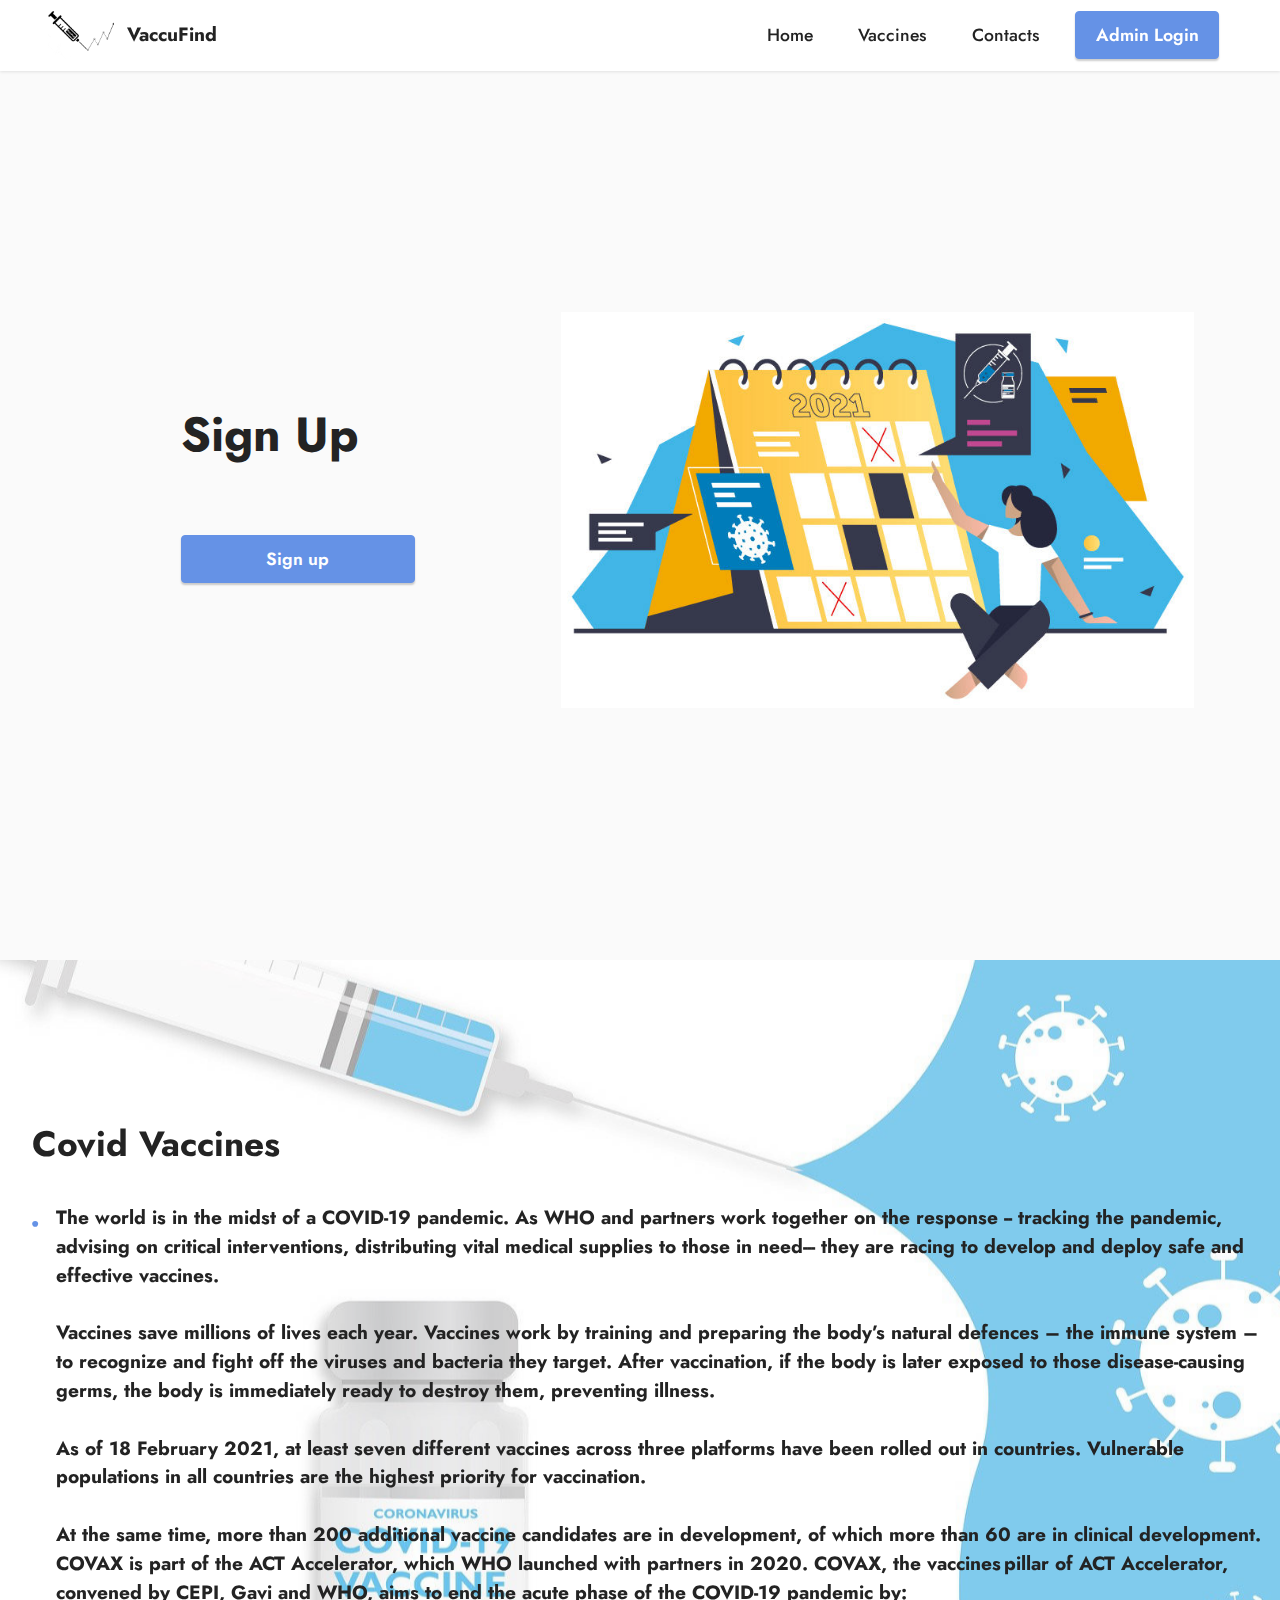
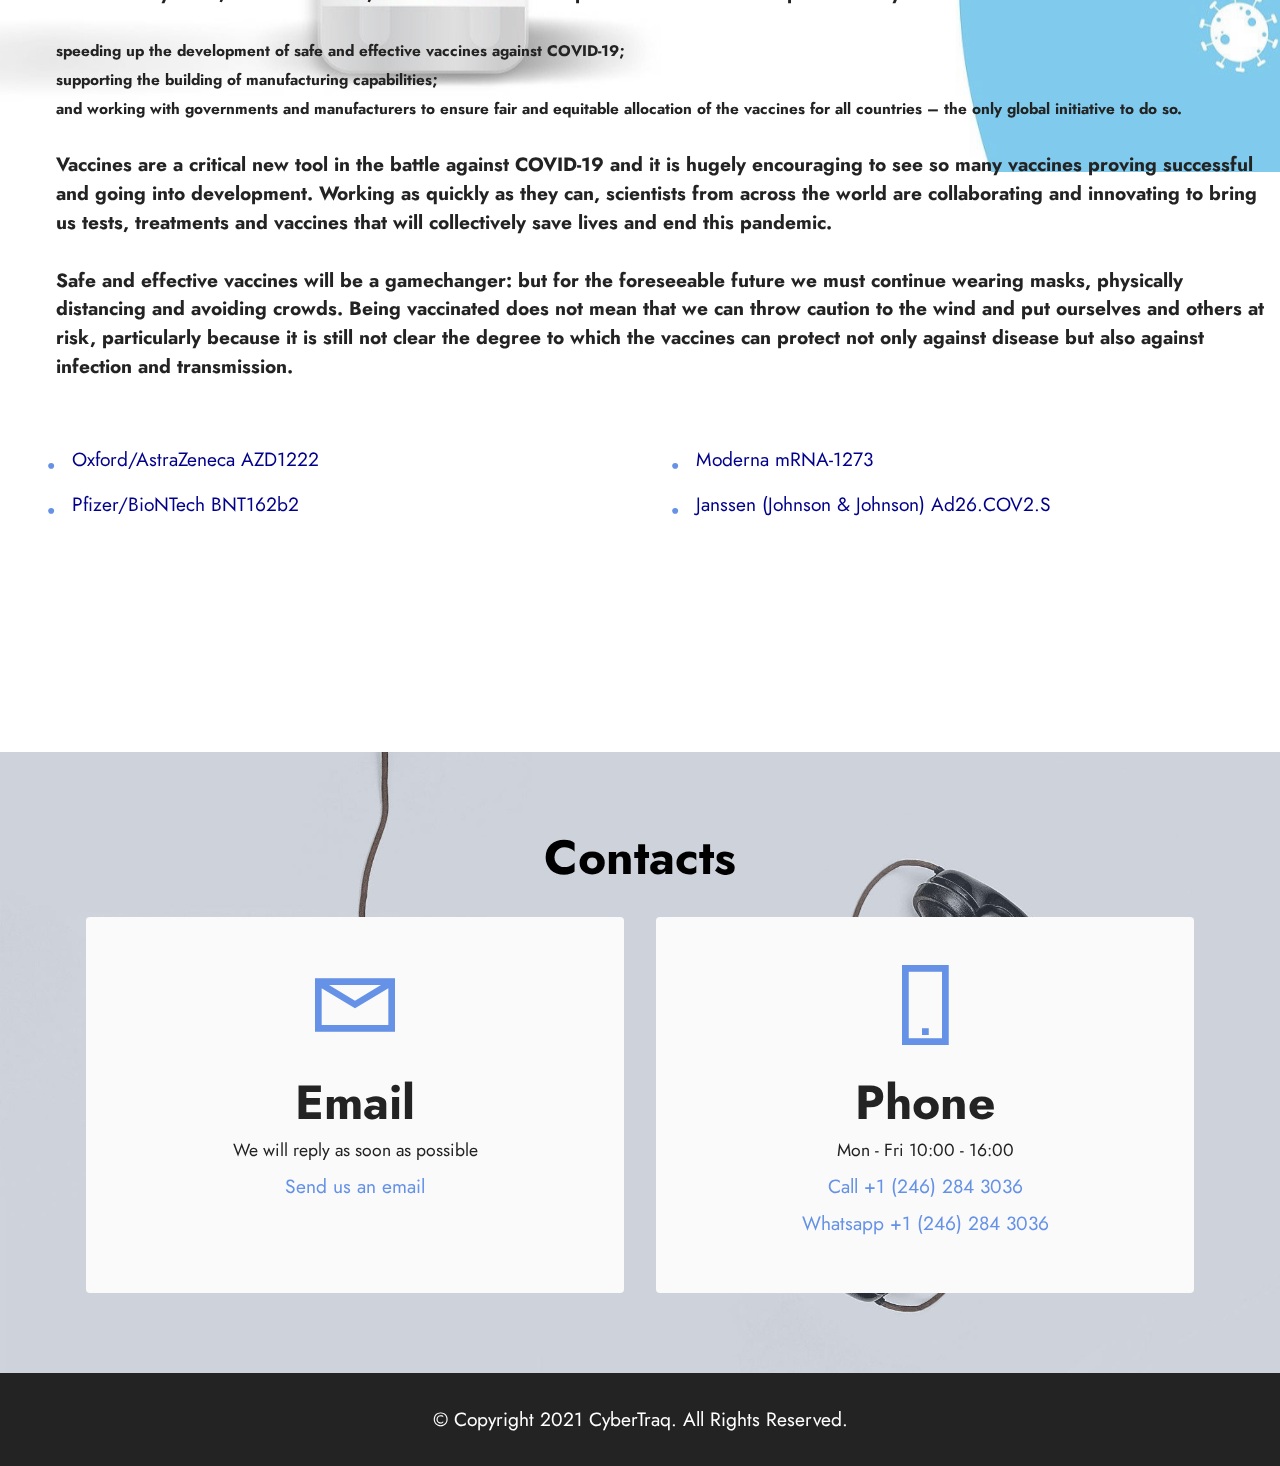
==== commit d4aaa2d0: "intergrated patient registration php" ====
--- a/index.html
+++ b/index.html
@@ -103,25 +103,21 @@
         <div class="container">
             <div class="row content-wrapper justify-content-center">
                 <div class="col-lg-3 offset-lg-1 mbr-form" data-form-type="formoid">
-                    <form name="startApp" method="POST" class="mbr-form form-with-styler" data-form-title="Form Name">
-                        <div class="dragArea row">
-                            <div class="col-lg-12 col-md-12 col-sm-12">
-                                <h1 class="mbr-section-title mb-4 display-2">
-                                    <strong>Sign Up</strong></h1>
-                            </div>
-                            <div class="col-lg-12 col-md-12 col-sm-12">
-                                <p class="mbr-text mbr-fonts-style mb-4 display-7"></p>
-                            </div>
-                            <div class="col-lg-12 col-md col-12 form-group" data-for="name">
-                                <input type="text" name="name" placeholder="Name" data-form-field="name" class="form-control" value="" id="name-form4-14">
-                            </div>
-                            <div class="col-lg-12 col-md col-12 form-group" data-for="email">
-                                <input type="email" name="email" placeholder="Email" data-form-field="email" class="form-control" value="" id="email-form4-14">
-                            </div>
-                            <div class="col-12 col-md-auto mbr-section-btn"><a class="btn btn-primary display-4" href="registration.html">Sign Up</a>
-                                <!-- <button type="submit" class="btn btn-primary display-4" href="registration.html">Sign up</button> --></div>
-                        </div>
-                    </form>
+        
+                    <div class="dragArea row">
+                        <div class="col-lg-12 col-md-12 col-sm-12">
+                            <h1 class="mbr-section-title mb-4 display-2">
+                                  <strong>Sign Up</strong></h1>
+                            </div>                            
+                        <div class="col-lg-12 col-md-12 col-sm-12">
+                            <p class="mbr-text mbr-fonts-style mb-4 display-7"></p>
+                        </div>
+                        
+                        <div class="col-12 col-md-auto mbr-section-btn">
+                            <button type="button" class="btn btn-primary display-4" href="registration.php">Sign up</button> 
+                        </div>
+                    </div>
+                
                 </div>
                 <div class="col-lg-7 offset-lg-1 col-12">
                     <div class="image-wrapper">
